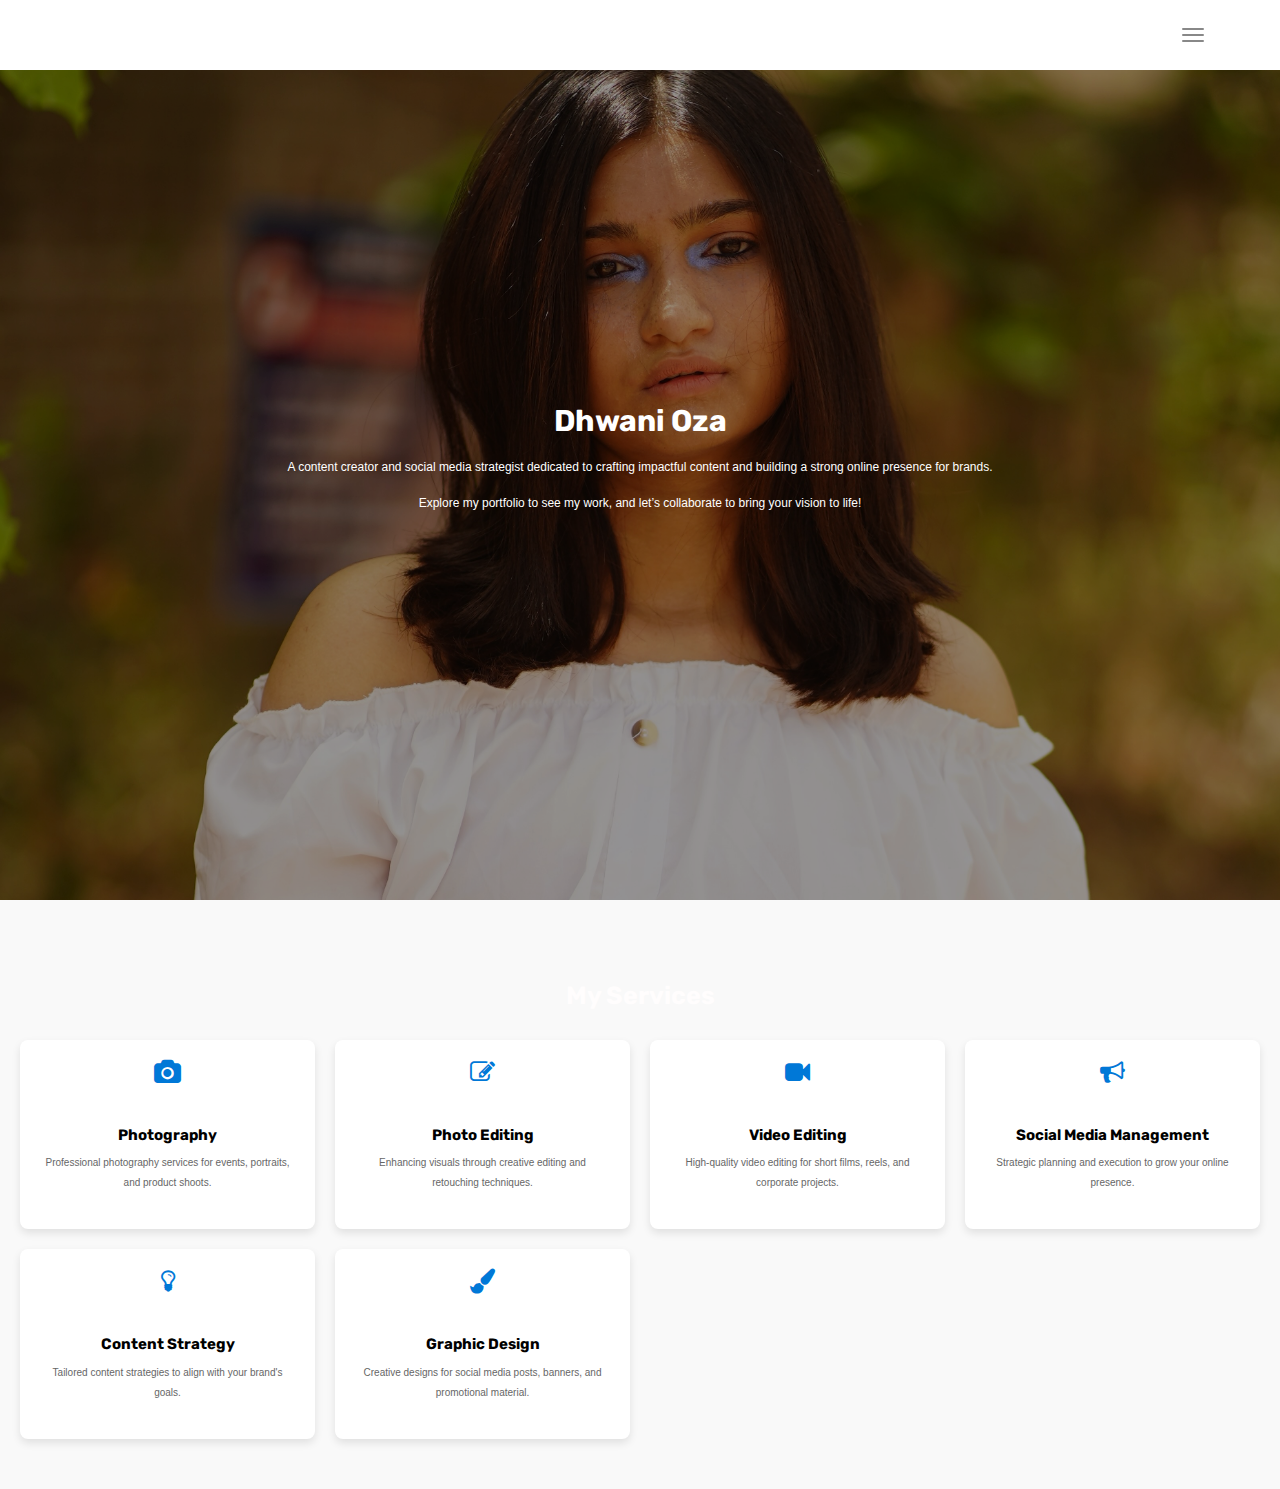
==== index.html @ fc7486e7 "initial commit" ====
<!DOCTYPE html>
<html lang="en">

<head>
  <meta charset="UTF-8">
  <meta content="IE=edge" http-equiv="X-UA-Compatible">
  <meta content="width=device-width,initial-scale=1" name="viewport">
  <meta content="description" name="description">
  <meta name="google" content="notranslate" />
  <meta content="Mashup templates have been developped by Orson.io team" name="author">


  <meta name="msapplication-tap-highlight" content="no">
  
  <link rel="apple-touch-icon" sizes="180x180" href="./assets/apple-icon-180x180.png">
  <link href="./assets/favicon.ico" rel="icon">
  
  <title>Title page</title>  

<link href="./main.3da94fde.css" rel="stylesheet">
<style>
  /* General Styles */
  body {
    margin: 0;
    padding: 0;
    font-family: Arial, sans-serif;
    color: #fffdfd;
  }

  /* Header Section
  header {
    text-align: center;
    padding: 20px;
    background-color: #fff;
    border-bottom: 1px solid #ddd;
  } */

  /* header nav ul {
    list-style: none;
    display: flex;
    justify-content: center;
    gap: 20px;
    margin: 0;
    padding: 0;
  } */

  /* header nav ul li a {
    text-decoration: none;
    color: #333;
    font-weight: bold;
  } */

  /* Hero Section */
  .hero-container {
    display: flex;
    align-items: center;
    justify-content: center;
    text-align: center;
    background: url('./assets/images/Screenshot 2025-01-04 at 6.39.10 PM.png') no-repeat center/cover;
    height: 100vh;
    color: white;
    position: relative;
  }

  .hero-container .overlay-gradient {
    position: absolute;
    top: 0;
    left: 0;
    right: 0;
    bottom: 0;
    background: rgba(0, 0, 0, 0.4);
  }

  .hero-container .text-content {
    z-index: 2;
  }

  .hero-container h1 {
    font-size: 3rem;
    font-weight: bold;
    margin-bottom: 20px;
  }

  .hero-container p {
    font-size: 1.2rem;
    line-height: 1.5;
  }

  /* Services Section */
  .services-container {
    padding: 50px 20px;
    text-align: center;
    background: #f9f9f9;
  }

  .services-container h2 {
    font-size: 2.5rem;
    margin-bottom: 30px;
    color: #fffdfd;
  }

  .services-grid {
    display: grid;
    grid-template-columns: repeat(auto-fit, minmax(250px, 1fr));
    gap: 20px;
    margin-top: 30px;
  }

  .service-item {
    background: #fff;
    padding: 20px;
    border-radius: 8px;
    box-shadow: 0 4px 8px rgba(0,0,0,0.1);
    text-align: center;
  }

  .service-item h3 {
    font-size: 1.5rem;
    margin-bottom: 10px;
  }

  .service-item p {
    font-size: 1rem;
    color: #666;
  }

  .service-item i {
    font-size: 2.5rem;
    margin-bottom: 10px;
    color: #0078d7;
  }

  /* Footer */
  footer {
    text-align: center;
    padding: 20px;
    background-color: #333;
    color: white;
    margin-top: 50px;
  }
</style>
</head>

<body>



<header>
  <nav class="navbar navbar-fixed-top navbar-default">
    <div class="container">
        <button type="button" class="navbar-toggle">
          <span class="sr-only">Toggle navigation</span>
          <span class="icon-bar"></span>
          <span class="icon-bar"></span>
          <span class="icon-bar"></span>
        </button>
        
      <nav class="navbar-fullscreen" id="navbar-middle">
        <button type="button" class="close" aria-label="Close"><span aria-hidden="true">&times;</span></button>
        <ul class="navbar-fullscreen-links">
          <li><a href="./index.html" title="">Home</a></li>
          <li><a href="./project.html" title="">Project</a></li>
          <li><a href="./about.html" title="">About me</a></li>
          <li><a href="./components.html" title="">Connect</a></li>
        </ul>

        


      </nav> 
    
    </div>
  </nav>

</header>
<section class="hero-container">
    <div class="overlay-gradient"></div>
    <div class="text-content">
      <h1 style="color: white;">Dhwani Oza</h1>
      <p>
        A content creator and social media strategist dedicated to crafting impactful content and building a strong online presence for brands.
        <br><br>
        Explore my portfolio to see my work, and let’s collaborate to bring your vision to life!
      </p>
    </div>
  </section>

  <!-- Services Section -->
  <section class="services-container">
    <h2>My Services</h2>
    <div class="services-grid">
      <div class="service-item">
        <i class="fa fa-camera"></i>
        <h3>Photography</h3>
        <p>Professional photography services for events, portraits, and product shoots.</p>
      </div>
      <div class="service-item">
        <i class="fa fa-edit"></i>
        <h3>Photo Editing</h3>
        <p>Enhancing visuals through creative editing and retouching techniques.</p>
      </div>
      <div class="service-item">
        <i class="fa fa-video-camera"></i>
        <h3>Video Editing</h3>
        <p>High-quality video editing for short films, reels, and corporate projects.</p>
      </div>
      <div class="service-item">
        <i class="fa fa-bullhorn"></i>
        <h3>Social Media Management</h3>
        <p>Strategic planning and execution to grow your online presence.</p>
      </div>
      <div class="service-item">
        <i class="fa fa-lightbulb-o"></i>
        <h3>Content Strategy</h3>
        <p>Tailored content strategies to align with your brand's goals.</p>
      </div>
      <div class="service-item">
        <i class="fa fa-paint-brush"></i>
        <h3>Graphic Design</h3>
        <p>Creative designs for social media posts, banners, and promotional material.</p>
      </div>
    </div>
  </section>
  
<!-- <div class="hero-full-container background-image-container white-text-container" style="background-image:url('./assets/images/Screenshot 2025-01-04 at 6.39.10 PM.png'); background-position: top; height: 100vh; display: flex; justify-content: center; align-items: center; text-align: center; color: white; position: top;">
<!-- <div class="hero-full-container background-image-container white-text-container" 
    style="background-image: url('./assets/images/Picture3.png'); background-repeat: no-repeat; background-position: top;">-->


  <!--<div class="overlay-gradient"></div>
  <div class="container">
    <div class="row">
      <div class="col-xs-12 col-md-7 col-md-offset-1"> 
        <div class="hero-full-wrapper">
          <div class="text-content">
            <h1 style="text-align: center;">Dhwani Oza</h1>
            <p>A content creator and social media strategist dedicated to crafting impactful content and building strong online presence for brands.<br><br>

Explore my portfolio to see my work and let’s collaborate to bring your vision to life!</p>
          </div>
        </div>
      </div>
    </div>  
  </div>
</div> -->


    
    
<script>
  document.addEventListener("DOMContentLoaded", function (event) {
    navbarFixedTopAnimation();
    closeMenuBeforeGoingToPage();
  });
</script>




<script>
    document.addEventListener("DOMContentLoaded", function (event) {
      navbarToggleSidebar();
      closeMenuBeforeGoingToPage();
      navActivePage();
    });
</script>
 <script type="text/javascript" src="./main.4c6e144e.js"></script>

</body>

</html>
---- main.3da94fde.css ----
@import url(https://fonts.googleapis.com/css?family=Lato:300,700|Rubik:400,700);@import url(https://maxcdn.bootstrapcdn.com/font-awesome/4.7.0/css/font-awesome.min.css);/*!
 * Bootstrap v3.3.7 (http://getbootstrap.com)
 * Copyright 2011-2016 Twitter, Inc.
 * Licensed under MIT (https://github.com/twbs/bootstrap/blob/master/LICENSE)
 */
/*! normalize.css v3.0.3 | MIT License | github.com/necolas/normalize.css */html{font-family:sans-serif;-ms-text-size-adjust:100%;-webkit-text-size-adjust:100%}body{margin:0}article,aside,details,figcaption,figure,footer,header,hgroup,main,menu,nav,section,summary{display:block}audio,canvas,progress,video{display:inline-block;vertical-align:baseline}audio:not([controls]){display:none;height:0}[hidden],template{display:none}a{background-color:transparent}a:active,a:hover{outline:0}abbr[title]{border-bottom:1px dotted}b,strong{font-weight:700}dfn{font-style:italic}h1{font-size:2em;margin:.67em 0}mark{background:#ff0;color:#000}small{font-size:80%}sub,sup{font-size:75%;line-height:0;position:relative;vertical-align:baseline}sup{top:-.5em}sub{bottom:-.25em}img{border:0}svg:not(:root){overflow:hidden}figure{margin:1em 40px}hr{box-sizing:content-box;height:0}pre{overflow:auto}code,kbd,pre,samp{font-family:monospace,monospace;font-size:1em}button,input,optgroup,select,textarea{color:inherit;font:inherit;margin:0}button{overflow:visible}button,select{text-transform:none}button,html input[type=button],input[type=reset],input[type=submit]{-webkit-appearance:button;cursor:pointer}button[disabled],html input[disabled]{cursor:default}button::-moz-focus-inner,input::-moz-focus-inner{border:0;padding:0}input{line-height:normal}input[type=checkbox],input[type=radio]{box-sizing:border-box;padding:0}input[type=number]::-webkit-inner-spin-button,input[type=number]::-webkit-outer-spin-button{height:auto}input[type=search]{-webkit-appearance:textfield;box-sizing:content-box}input[type=search]::-webkit-search-cancel-button,input[type=search]::-webkit-search-decoration{-webkit-appearance:none}fieldset{border:1px solid silver;margin:0 2px;padding:.35em .625em .75em}textarea{overflow:auto}optgroup{font-weight:700}table{border-collapse:collapse;border-spacing:0}td,th{padding:0}

/*! Source: https://github.com/h5bp/html5-boilerplate/blob/master/src/css/main.css */@media print{*,:after,:before{background:transparent!important;color:#000!important;box-shadow:none!important;text-shadow:none!important}a,a:visited{text-decoration:underline}a[href]:after{content:" (" attr(href) ")"}abbr[title]:after{content:" (" attr(title) ")"}a[href^="#"]:after,a[href^="javascript:"]:after{content:""}blockquote,pre{border:1px solid #999;page-break-inside:avoid}thead{display:table-header-group}img,tr{page-break-inside:avoid}img{max-width:100%!important}h2,h3,p{orphans:3;widows:3}h2,h3{page-break-after:avoid}.navbar{display:none}.btn>.caret,.dropup>.btn>.caret{border-top-color:#000!important}.label{border:1px solid #000}.table{border-collapse:collapse!important}.table td,.table th{background-color:#fff!important}.table-bordered td,.table-bordered th{border:1px solid #ddd!important}}*,:after,:before{-webkit-box-sizing:border-box;-moz-box-sizing:border-box;box-sizing:border-box}html{font-size:10px;-webkit-tap-highlight-color:transparent}body{font-family:Lato,Helvetica,Arial,sans-serif;font-size:16px;line-height:2;color:#333;background-color:#fff}button,input,select,textarea{font-family:inherit;font-size:inherit;line-height:inherit}a{color:#333;text-decoration:none}a:focus,a:hover{color:#0d0d0d;text-decoration:underline}a:focus{outline:5px auto -webkit-focus-ring-color;outline-offset:-2px}figure{margin:0}img{vertical-align:middle}.img-responsive{display:block;max-width:100%;height:auto}.img-rounded{border-radius:0}.img-thumbnail{padding:4px;line-height:2;background-color:#fff;border:1px solid #ddd;border-radius:0;-webkit-transition:all .2s ease-in-out;-o-transition:all .2s ease-in-out;transition:all .2s ease-in-out;display:inline-block;max-width:100%;height:auto}.img-circle{border-radius:50%}hr{margin-top:32px;margin-bottom:32px;border:0;border-top:1px solid #eee}.sr-only{position:absolute;width:1px;height:1px;margin:-1px;padding:0;overflow:hidden;clip:rect(0,0,0,0);border:0}.sr-only-focusable:active,.sr-only-focusable:focus{position:static;width:auto;height:auto;margin:0;overflow:visible;clip:auto}[role=button]{cursor:pointer}.h1,.h2,.h3,.h4,.h5,.h6,h1,h2,h3,h4,h5,h6{font-family:Rubik,Helvetica,Arial,sans-serif;font-weight:700;line-height:1.1;color:#000}.h1 .small,.h1 small,.h2 .small,.h2 small,.h3 .small,.h3 small,.h4 .small,.h4 small,.h5 .small,.h5 small,.h6 .small,.h6 small,h1 .small,h1 small,h2 .small,h2 small,h3 .small,h3 small,h4 .small,h4 small,h5 .small,h5 small,h6 .small,h6 small{font-weight:400;line-height:1;color:#777}.h1,.h2,.h3,h1,h2,h3{margin-top:32px;margin-bottom:16px}.h1 .small,.h1 small,.h2 .small,.h2 small,.h3 .small,.h3 small,h1 .small,h1 small,h2 .small,h2 small,h3 .small,h3 small{font-size:65%}.h4,.h5,.h6,h4,h5,h6{margin-top:16px;margin-bottom:16px}.h4 .small,.h4 small,.h5 .small,.h5 small,.h6 .small,.h6 small,h4 .small,h4 small,h5 .small,h5 small,h6 .small,h6 small{font-size:75%}.h1,h1{font-size:50px}.h2,h2{font-size:37px}.h3,h3{font-size:29px}.h4,h4{font-size:22px}.h5,h5{font-size:16px}.h6,h6{font-size:14px}p{margin:0 0 16px}.lead{margin-bottom:32px;font-size:18px;font-weight:300;line-height:1.4}@media (min-width:768px){.lead{font-size:24px}}.small,small{font-size:87%}.mark,mark{background-color:#fcf8e3;padding:.2em}.text-left{text-align:left}.text-right{text-align:right}.text-center{text-align:center}.text-justify{text-align:justify}.text-nowrap{white-space:nowrap}.text-lowercase{text-transform:lowercase}.initialism,.text-uppercase{text-transform:uppercase}.text-capitalize{text-transform:capitalize}.text-muted{color:#777}.text-primary{color:#333}a.text-primary:focus,a.text-primary:hover{color:#1a1a1a}.text-success{color:#fff}a.text-success:focus,a.text-success:hover{color:#e6e6e6}.text-info{color:#31708f}a.text-info:focus,a.text-info:hover{color:#245269}.text-warning{color:#8a6d3b}a.text-warning:focus,a.text-warning:hover{color:#66512c}.text-danger{color:#fff}a.text-danger:focus,a.text-danger:hover{color:#e6e6e6}.bg-primary{color:#fff;background-color:#333}a.bg-primary:focus,a.bg-primary:hover{background-color:#1a1a1a}.bg-success{background-color:#684ad7}a.bg-success:focus,a.bg-success:hover{background-color:#4b2bc3}.bg-info{background-color:#d9edf7}a.bg-info:focus,a.bg-info:hover{background-color:#afd9ee}.bg-warning{background-color:#fcf8e3}a.bg-warning:focus,a.bg-warning:hover{background-color:#f7ecb5}.bg-danger{background-color:#d9534f}a.bg-danger:focus,a.bg-danger:hover{background-color:#c9302c}.page-header{padding-bottom:15px;margin:64px 0 32px;border-bottom:1px solid #eee}ol,ul{margin-top:0;margin-bottom:16px}ol ol,ol ul,ul ol,ul ul{margin-bottom:0}.list-inline,.list-unstyled{padding-left:0;list-style:none}.list-inline{margin-left:-5px}.list-inline>li{display:inline-block;padding-left:5px;padding-right:5px}dl{margin-top:0;margin-bottom:32px}dd,dt{line-height:2}dt{font-weight:700}dd{margin-left:0}.dl-horizontal dd:after,.dl-horizontal dd:before{content:" ";display:table}.dl-horizontal dd:after{clear:both}@media (min-width:768px){.dl-horizontal dt{float:left;width:160px;clear:left;text-align:right;overflow:hidden;text-overflow:ellipsis;white-space:nowrap}.dl-horizontal dd{margin-left:180px}}abbr[data-original-title],abbr[title]{cursor:help;border-bottom:1px dotted #777}.initialism{font-size:90%}blockquote{padding:16px 32px;margin:0 0 32px;font-size:20px;border-left:5px solid #eee}blockquote ol:last-child,blockquote p:last-child,blockquote ul:last-child{margin-bottom:0}blockquote .small,blockquote footer,blockquote small{display:block;font-size:80%;line-height:2;color:#777}blockquote .small:before,blockquote footer:before,blockquote small:before{content:"\2014   \A0"}.blockquote-reverse,blockquote.pull-right{padding-right:15px;padding-left:0;border-right:5px solid #eee;border-left:0;text-align:right}.blockquote-reverse .small:before,.blockquote-reverse footer:before,.blockquote-reverse small:before,blockquote.pull-right .small:before,blockquote.pull-right footer:before,blockquote.pull-right small:before{content:""}.blockquote-reverse .small:after,.blockquote-reverse footer:after,.blockquote-reverse small:after,blockquote.pull-right .small:after,blockquote.pull-right footer:after,blockquote.pull-right small:after{content:"\A0   \2014"}address{margin-bottom:32px;font-style:normal;line-height:2}code,kbd,pre,samp{font-family:Menlo,Monaco,Consolas,Courier New,monospace}code{color:#c7254e;background-color:#f9f2f4}code,kbd{padding:2px 4px;font-size:90%;border-radius:0}kbd{color:#fff;background-color:#333;box-shadow:inset 0 -1px 0 rgba(0,0,0,.25)}kbd kbd{padding:0;font-size:100%;font-weight:700;box-shadow:none}pre{display:block;padding:15.5px;margin:0 0 16px;font-size:15px;line-height:2;word-break:break-all;word-wrap:break-word;color:#333;background-color:#f5f5f5;border:1px solid #ccc;border-radius:0}pre code{padding:0;font-size:inherit;color:inherit;white-space:pre-wrap;background-color:transparent;border-radius:0}.pre-scrollable{max-height:340px;overflow-y:scroll}.container{margin-right:auto;margin-left:auto;padding-left:15px;padding-right:15px}.container:after,.container:before{content:" ";display:table}.container:after{clear:both}@media (min-width:768px){.container{width:750px}}@media (min-width:992px){.container{width:970px}}@media (min-width:1200px){.container{width:1170px}}.container-fluid{margin-right:auto;margin-left:auto;padding-left:15px;padding-right:15px}.container-fluid:after,.container-fluid:before{content:" ";display:table}.container-fluid:after{clear:both}.row{margin-left:-15px;margin-right:-15px}.row:after,.row:before{content:" ";display:table}.row:after{clear:both}.col-lg-1,.col-lg-2,.col-lg-3,.col-lg-4,.col-lg-5,.col-lg-6,.col-lg-7,.col-lg-8,.col-lg-9,.col-lg-10,.col-lg-11,.col-lg-12,.col-md-1,.col-md-2,.col-md-3,.col-md-4,.col-md-5,.col-md-6,.col-md-7,.col-md-8,.col-md-9,.col-md-10,.col-md-11,.col-md-12,.col-sm-1,.col-sm-2,.col-sm-3,.col-sm-4,.col-sm-5,.col-sm-6,.col-sm-7,.col-sm-8,.col-sm-9,.col-sm-10,.col-sm-11,.col-sm-12,.col-xs-1,.col-xs-2,.col-xs-3,.col-xs-4,.col-xs-5,.col-xs-6,.col-xs-7,.col-xs-8,.col-xs-9,.col-xs-10,.col-xs-11,.col-xs-12{position:relative;min-height:1px;padding-left:15px;padding-right:15px}.col-xs-1,.col-xs-2,.col-xs-3,.col-xs-4,.col-xs-5,.col-xs-6,.col-xs-7,.col-xs-8,.col-xs-9,.col-xs-10,.col-xs-11,.col-xs-12{float:left}.col-xs-1{width:8.33333%}.col-xs-2{width:16.66667%}.col-xs-3{width:25%}.col-xs-4{width:33.33333%}.col-xs-5{width:41.66667%}.col-xs-6{width:50%}.col-xs-7{width:58.33333%}.col-xs-8{width:66.66667%}.col-xs-9{width:75%}.col-xs-10{width:83.33333%}.col-xs-11{width:91.66667%}.col-xs-12{width:100%}.col-xs-pull-0{right:auto}.col-xs-pull-1{right:8.33333%}.col-xs-pull-2{right:16.66667%}.col-xs-pull-3{right:25%}.col-xs-pull-4{right:33.33333%}.col-xs-pull-5{right:41.66667%}.col-xs-pull-6{right:50%}.col-xs-pull-7{right:58.33333%}.col-xs-pull-8{right:66.66667%}.col-xs-pull-9{right:75%}.col-xs-pull-10{right:83.33333%}.col-xs-pull-11{right:91.66667%}.col-xs-pull-12{right:100%}.col-xs-push-0{left:auto}.col-xs-push-1{left:8.33333%}.col-xs-push-2{left:16.66667%}.col-xs-push-3{left:25%}.col-xs-push-4{left:33.33333%}.col-xs-push-5{left:41.66667%}.col-xs-push-6{left:50%}.col-xs-push-7{left:58.33333%}.col-xs-push-8{left:66.66667%}.col-xs-push-9{left:75%}.col-xs-push-10{left:83.33333%}.col-xs-push-11{left:91.66667%}.col-xs-push-12{left:100%}.col-xs-offset-0{margin-left:0}.col-xs-offset-1{margin-left:8.33333%}.col-xs-offset-2{margin-left:16.66667%}.col-xs-offset-3{margin-left:25%}.col-xs-offset-4{margin-left:33.33333%}.col-xs-offset-5{margin-left:41.66667%}.col-xs-offset-6{margin-left:50%}.col-xs-offset-7{margin-left:58.33333%}.col-xs-offset-8{margin-left:66.66667%}.col-xs-offset-9{margin-left:75%}.col-xs-offset-10{margin-left:83.33333%}.col-xs-offset-11{margin-left:91.66667%}.col-xs-offset-12{margin-left:100%}@media (min-width:768px){.col-sm-1,.col-sm-2,.col-sm-3,.col-sm-4,.col-sm-5,.col-sm-6,.col-sm-7,.col-sm-8,.col-sm-9,.col-sm-10,.col-sm-11,.col-sm-12{float:left}.col-sm-1{width:8.33333%}.col-sm-2{width:16.66667%}.col-sm-3{width:25%}.col-sm-4{width:33.33333%}.col-sm-5{width:41.66667%}.col-sm-6{width:50%}.col-sm-7{width:58.33333%}.col-sm-8{width:66.66667%}.col-sm-9{width:75%}.col-sm-10{width:83.33333%}.col-sm-11{width:91.66667%}.col-sm-12{width:100%}.col-sm-pull-0{right:auto}.col-sm-pull-1{right:8.33333%}.col-sm-pull-2{right:16.66667%}.col-sm-pull-3{right:25%}.col-sm-pull-4{right:33.33333%}.col-sm-pull-5{right:41.66667%}.col-sm-pull-6{right:50%}.col-sm-pull-7{right:58.33333%}.col-sm-pull-8{right:66.66667%}.col-sm-pull-9{right:75%}.col-sm-pull-10{right:83.33333%}.col-sm-pull-11{right:91.66667%}.col-sm-pull-12{right:100%}.col-sm-push-0{left:auto}.col-sm-push-1{left:8.33333%}.col-sm-push-2{left:16.66667%}.col-sm-push-3{left:25%}.col-sm-push-4{left:33.33333%}.col-sm-push-5{left:41.66667%}.col-sm-push-6{left:50%}.col-sm-push-7{left:58.33333%}.col-sm-push-8{left:66.66667%}.col-sm-push-9{left:75%}.col-sm-push-10{left:83.33333%}.col-sm-push-11{left:91.66667%}.col-sm-push-12{left:100%}.col-sm-offset-0{margin-left:0}.col-sm-offset-1{margin-left:8.33333%}.col-sm-offset-2{margin-left:16.66667%}.col-sm-offset-3{margin-left:25%}.col-sm-offset-4{margin-left:33.33333%}.col-sm-offset-5{margin-left:41.66667%}.col-sm-offset-6{margin-left:50%}.col-sm-offset-7{margin-left:58.33333%}.col-sm-offset-8{margin-left:66.66667%}.col-sm-offset-9{margin-left:75%}.col-sm-offset-10{margin-left:83.33333%}.col-sm-offset-11{margin-left:91.66667%}.col-sm-offset-12{margin-left:100%}}@media (min-width:992px){.col-md-1,.col-md-2,.col-md-3,.col-md-4,.col-md-5,.col-md-6,.col-md-7,.col-md-8,.col-md-9,.col-md-10,.col-md-11,.col-md-12{float:left}.col-md-1{width:8.33333%}.col-md-2{width:16.66667%}.col-md-3{width:25%}.col-md-4{width:33.33333%}.col-md-5{width:41.66667%}.col-md-6{width:50%}.col-md-7{width:58.33333%}.col-md-8{width:66.66667%}.col-md-9{width:75%}.col-md-10{width:83.33333%}.col-md-11{width:91.66667%}.col-md-12{width:100%}.col-md-pull-0{right:auto}.col-md-pull-1{right:8.33333%}.col-md-pull-2{right:16.66667%}.col-md-pull-3{right:25%}.col-md-pull-4{right:33.33333%}.col-md-pull-5{right:41.66667%}.col-md-pull-6{right:50%}.col-md-pull-7{right:58.33333%}.col-md-pull-8{right:66.66667%}.col-md-pull-9{right:75%}.col-md-pull-10{right:83.33333%}.col-md-pull-11{right:91.66667%}.col-md-pull-12{right:100%}.col-md-push-0{left:auto}.col-md-push-1{left:8.33333%}.col-md-push-2{left:16.66667%}.col-md-push-3{left:25%}.col-md-push-4{left:33.33333%}.col-md-push-5{left:41.66667%}.col-md-push-6{left:50%}.col-md-push-7{left:58.33333%}.col-md-push-8{left:66.66667%}.col-md-push-9{left:75%}.col-md-push-10{left:83.33333%}.col-md-push-11{left:91.66667%}.col-md-push-12{left:100%}.col-md-offset-0{margin-left:0}.col-md-offset-1{margin-left:8.33333%}.col-md-offset-2{margin-left:16.66667%}.col-md-offset-3{margin-left:25%}.col-md-offset-4{margin-left:33.33333%}.col-md-offset-5{margin-left:41.66667%}.col-md-offset-6{margin-left:50%}.col-md-offset-7{margin-left:58.33333%}.col-md-offset-8{margin-left:66.66667%}.col-md-offset-9{margin-left:75%}.col-md-offset-10{margin-left:83.33333%}.col-md-offset-11{margin-left:91.66667%}.col-md-offset-12{margin-left:100%}}@media (min-width:1200px){.col-lg-1,.col-lg-2,.col-lg-3,.col-lg-4,.col-lg-5,.col-lg-6,.col-lg-7,.col-lg-8,.col-lg-9,.col-lg-10,.col-lg-11,.col-lg-12{float:left}.col-lg-1{width:8.33333%}.col-lg-2{width:16.66667%}.col-lg-3{width:25%}.col-lg-4{width:33.33333%}.col-lg-5{width:41.66667%}.col-lg-6{width:50%}.col-lg-7{width:58.33333%}.col-lg-8{width:66.66667%}.col-lg-9{width:75%}.col-lg-10{width:83.33333%}.col-lg-11{width:91.66667%}.col-lg-12{width:100%}.col-lg-pull-0{right:auto}.col-lg-pull-1{right:8.33333%}.col-lg-pull-2{right:16.66667%}.col-lg-pull-3{right:25%}.col-lg-pull-4{right:33.33333%}.col-lg-pull-5{right:41.66667%}.col-lg-pull-6{right:50%}.col-lg-pull-7{right:58.33333%}.col-lg-pull-8{right:66.66667%}.col-lg-pull-9{right:75%}.col-lg-pull-10{right:83.33333%}.col-lg-pull-11{right:91.66667%}.col-lg-pull-12{right:100%}.col-lg-push-0{left:auto}.col-lg-push-1{left:8.33333%}.col-lg-push-2{left:16.66667%}.col-lg-push-3{left:25%}.col-lg-push-4{left:33.33333%}.col-lg-push-5{left:41.66667%}.col-lg-push-6{left:50%}.col-lg-push-7{left:58.33333%}.col-lg-push-8{left:66.66667%}.col-lg-push-9{left:75%}.col-lg-push-10{left:83.33333%}.col-lg-push-11{left:91.66667%}.col-lg-push-12{left:100%}.col-lg-offset-0{margin-left:0}.col-lg-offset-1{margin-left:8.33333%}.col-lg-offset-2{margin-left:16.66667%}.col-lg-offset-3{margin-left:25%}.col-lg-offset-4{margin-left:33.33333%}.col-lg-offset-5{margin-left:41.66667%}.col-lg-offset-6{margin-left:50%}.col-lg-offset-7{margin-left:58.33333%}.col-lg-offset-8{margin-left:66.66667%}.col-lg-offset-9{margin-left:75%}.col-lg-offset-10{margin-left:83.33333%}.col-lg-offset-11{margin-left:91.66667%}.col-lg-offset-12{margin-left:100%}}table{background-color:transparent}caption{padding-top:8px;padding-bottom:8px;color:#777}caption,th{text-align:left}.table{width:100%;max-width:100%;margin-bottom:32px}.table>tbody>tr>td,.table>tbody>tr>th,.table>tfoot>tr>td,.table>tfoot>tr>th,.table>thead>tr>td,.table>thead>tr>th{padding:8px;line-height:2;vertical-align:top;border-top:1px solid #ddd}.table>thead>tr>th{vertical-align:bottom;border-bottom:2px solid #ddd}.table>caption+thead>tr:first-child>td,.table>caption+thead>tr:first-child>th,.table>colgroup+thead>tr:first-child>td,.table>colgroup+thead>tr:first-child>th,.table>thead:first-child>tr:first-child>td,.table>thead:first-child>tr:first-child>th{border-top:0}.table>tbody+tbody{border-top:2px solid #ddd}.table .table{background-color:#fff}.table-condensed>tbody>tr>td,.table-condensed>tbody>tr>th,.table-condensed>tfoot>tr>td,.table-condensed>tfoot>tr>th,.table-condensed>thead>tr>td,.table-condensed>thead>tr>th{padding:5px}.table-bordered,.table-bordered>tbody>tr>td,.table-bordered>tbody>tr>th,.table-bordered>tfoot>tr>td,.table-bordered>tfoot>tr>th,.table-bordered>thead>tr>td,.table-bordered>thead>tr>th{border:1px solid #ddd}.table-bordered>thead>tr>td,.table-bordered>thead>tr>th{border-bottom-width:2px}.table-striped>tbody>tr:nth-of-type(odd){background-color:#f9f9f9}.table-hover>tbody>tr:hover{background-color:#f5f5f5}table col[class*=col-]{position:static;float:none;display:table-column}table td[class*=col-],table th[class*=col-]{position:static;float:none;display:table-cell}.table>tbody>tr.active>td,.table>tbody>tr.active>th,.table>tbody>tr>td.active,.table>tbody>tr>th.active,.table>tfoot>tr.active>td,.table>tfoot>tr.active>th,.table>tfoot>tr>td.active,.table>tfoot>tr>th.active,.table>thead>tr.active>td,.table>thead>tr.active>th,.table>thead>tr>td.active,.table>thead>tr>th.active{background-color:#f5f5f5}.table-hover>tbody>tr.active:hover>td,.table-hover>tbody>tr.active:hover>th,.table-hover>tbody>tr:hover>.active,.table-hover>tbody>tr>td.active:hover,.table-hover>tbody>tr>th.active:hover{background-color:#e8e8e8}.table>tbody>tr.success>td,.table>tbody>tr.success>th,.table>tbody>tr>td.success,.table>tbody>tr>th.success,.table>tfoot>tr.success>td,.table>tfoot>tr.success>th,.table>tfoot>tr>td.success,.table>tfoot>tr>th.success,.table>thead>tr.success>td,.table>thead>tr.success>th,.table>thead>tr>td.success,.table>thead>tr>th.success{background-color:#684ad7}.table-hover>tbody>tr.success:hover>td,.table-hover>tbody>tr.success:hover>th,.table-hover>tbody>tr:hover>.success,.table-hover>tbody>tr>td.success:hover,.table-hover>tbody>tr>th.success:hover{background-color:#5735d2}.table>tbody>tr.info>td,.table>tbody>tr.info>th,.table>tbody>tr>td.info,.table>tbody>tr>th.info,.table>tfoot>tr.info>td,.table>tfoot>tr.info>th,.table>tfoot>tr>td.info,.table>tfoot>tr>th.info,.table>thead>tr.info>td,.table>thead>tr.info>th,.table>thead>tr>td.info,.table>thead>tr>th.info{background-color:#d9edf7}.table-hover>tbody>tr.info:hover>td,.table-hover>tbody>tr.info:hover>th,.table-hover>tbody>tr:hover>.info,.table-hover>tbody>tr>td.info:hover,.table-hover>tbody>tr>th.info:hover{background-color:#c4e3f3}.table>tbody>tr.warning>td,.table>tbody>tr.warning>th,.table>tbody>tr>td.warning,.table>tbody>tr>th.warning,.table>tfoot>tr.warning>td,.table>tfoot>tr.warning>th,.table>tfoot>tr>td.warning,.table>tfoot>tr>th.warning,.table>thead>tr.warning>td,.table>thead>tr.warning>th,.table>thead>tr>td.warning,.table>thead>tr>th.warning{background-color:#fcf8e3}.table-hover>tbody>tr.warning:hover>td,.table-hover>tbody>tr.warning:hover>th,.table-hover>tbody>tr:hover>.warning,.table-hover>tbody>tr>td.warning:hover,.table-hover>tbody>tr>th.warning:hover{background-color:#faf2cc}.table>tbody>tr.danger>td,.table>tbody>tr.danger>th,.table>tbody>tr>td.danger,.table>tbody>tr>th.danger,.table>tfoot>tr.danger>td,.table>tfoot>tr.danger>th,.table>tfoot>tr>td.danger,.table>tfoot>tr>th.danger,.table>thead>tr.danger>td,.table>thead>tr.danger>th,.table>thead>tr>td.danger,.table>thead>tr>th.danger{background-color:#d9534f}.table-hover>tbody>tr.danger:hover>td,.table-hover>tbody>tr.danger:hover>th,.table-hover>tbody>tr:hover>.danger,.table-hover>tbody>tr>td.danger:hover,.table-hover>tbody>tr>th.danger:hover{background-color:#d43f3a}.table-responsive{overflow-x:auto;min-height:.01%}@media screen and (max-width:767px){.table-responsive{width:100%;margin-bottom:24px;overflow-y:hidden;-ms-overflow-style:-ms-autohiding-scrollbar;border:1px solid #ddd}.table-responsive>.table{margin-bottom:0}.table-responsive>.table>tbody>tr>td,.table-responsive>.table>tbody>tr>th,.table-responsive>.table>tfoot>tr>td,.table-responsive>.table>tfoot>tr>th,.table-responsive>.table>thead>tr>td,.table-responsive>.table>thead>tr>th{white-space:nowrap}.table-responsive>.table-bordered{border:0}.table-responsive>.table-bordered>tbody>tr>td:first-child,.table-responsive>.table-bordered>tbody>tr>th:first-child,.table-responsive>.table-bordered>tfoot>tr>td:first-child,.table-responsive>.table-bordered>tfoot>tr>th:first-child,.table-responsive>.table-bordered>thead>tr>td:first-child,.table-responsive>.table-bordered>thead>tr>th:first-child{border-left:0}.table-responsive>.table-bordered>tbody>tr>td:last-child,.table-responsive>.table-bordered>tbody>tr>th:last-child,.table-responsive>.table-bordered>tfoot>tr>td:last-child,.table-responsive>.table-bordered>tfoot>tr>th:last-child,.table-responsive>.table-bordered>thead>tr>td:last-child,.table-responsive>.table-bordered>thead>tr>th:last-child{border-right:0}.table-responsive>.table-bordered>tbody>tr:last-child>td,.table-responsive>.table-bordered>tbody>tr:last-child>th,.table-responsive>.table-bordered>tfoot>tr:last-child>td,.table-responsive>.table-bordered>tfoot>tr:last-child>th{border-bottom:0}}fieldset{margin:0;min-width:0}fieldset,legend{padding:0;border:0}legend{display:block;width:100%;margin-bottom:32px;font-size:24px;line-height:inherit;color:#333;border-bottom:1px solid #e5e5e5}label{display:inline-block;max-width:100%;margin-bottom:5px;font-weight:700}input[type=search]{-webkit-box-sizing:border-box;-moz-box-sizing:border-box;box-sizing:border-box}input[type=checkbox],input[type=radio]{margin:4px 0 0;margin-top:1px\9;line-height:normal}input[type=file]{display:block}input[type=range]{display:block;width:100%}select[multiple],select[size]{height:auto}input[type=checkbox]:focus,input[type=file]:focus,input[type=radio]:focus{outline:5px auto -webkit-focus-ring-color;outline-offset:-2px}output{padding-top:7px}.form-control,output{display:block;font-size:16px;line-height:2;color:#555}.form-control{width:100%;height:46px;padding:6px 12px;background-color:#fff;background-image:none;border:1px solid #000;border-radius:0;-webkit-box-shadow:inset 0 1px 1px rgba(0,0,0,.075);box-shadow:inset 0 1px 1px rgba(0,0,0,.075);-webkit-transition:border-color .15s ease-in-out,box-shadow .15s ease-in-out;-o-transition:border-color ease-in-out .15s,box-shadow ease-in-out .15s;transition:border-color .15s ease-in-out,box-shadow .15s ease-in-out}.form-control:focus{border-color:#66afe9;outline:0;-webkit-box-shadow:inset 0 1px 1px rgba(0,0,0,.075),0 0 8px rgba(102,175,233,.6);box-shadow:inset 0 1px 1px rgba(0,0,0,.075),0 0 8px rgba(102,175,233,.6)}.form-control::-moz-placeholder{color:#999;opacity:1}.form-control:-ms-input-placeholder{color:#999}.form-control::-webkit-input-placeholder{color:#999}.form-control::-ms-expand{border:0;background-color:transparent}.form-control[disabled],.form-control[readonly],fieldset[disabled] .form-control{background-color:#eee;opacity:1}.form-control[disabled],fieldset[disabled] .form-control{cursor:not-allowed}textarea.form-control{height:auto}input[type=search]{-webkit-appearance:none}@media screen and (-webkit-min-device-pixel-ratio:0){input[type=date].form-control,input[type=datetime-local].form-control,input[type=month].form-control,input[type=time].form-control{line-height:46px}.input-group-sm>.input-group-btn>input[type=date].btn,.input-group-sm>.input-group-btn>input[type=datetime-local].btn,.input-group-sm>.input-group-btn>input[type=month].btn,.input-group-sm>.input-group-btn>input[type=time].btn,.input-group-sm>input[type=date].form-control,.input-group-sm>input[type=date].input-group-addon,.input-group-sm>input[type=datetime-local].form-control,.input-group-sm>input[type=datetime-local].input-group-addon,.input-group-sm>input[type=month].form-control,.input-group-sm>input[type=month].input-group-addon,.input-group-sm>input[type=time].form-control,.input-group-sm>input[type=time].input-group-addon,.input-group-sm input[type=date],.input-group-sm input[type=datetime-local],.input-group-sm input[type=month],.input-group-sm input[type=time],input[type=date].input-sm,input[type=datetime-local].input-sm,input[type=month].input-sm,input[type=time].input-sm{line-height:33px}.input-group-lg>.input-group-btn>input[type=date].btn,.input-group-lg>.input-group-btn>input[type=datetime-local].btn,.input-group-lg>.input-group-btn>input[type=month].btn,.input-group-lg>.input-group-btn>input[type=time].btn,.input-group-lg>input[type=date].form-control,.input-group-lg>input[type=date].input-group-addon,.input-group-lg>input[type=datetime-local].form-control,.input-group-lg>input[type=datetime-local].input-group-addon,.input-group-lg>input[type=month].form-control,.input-group-lg>input[type=month].input-group-addon,.input-group-lg>input[type=time].form-control,.input-group-lg>input[type=time].input-group-addon,.input-group-lg input[type=date],.input-group-lg input[type=datetime-local],.input-group-lg input[type=month],.input-group-lg input[type=time],input[type=date].input-lg,input[type=datetime-local].input-lg,input[type=month].input-lg,input[type=time].input-lg{line-height:49px}}.form-group{margin-bottom:15px}.checkbox,.radio{position:relative;display:block;margin-top:10px;margin-bottom:10px}.checkbox label,.radio label{min-height:32px;padding-left:20px;margin-bottom:0;font-weight:400;cursor:pointer}.checkbox-inline input[type=checkbox],.checkbox input[type=checkbox],.radio-inline input[type=radio],.radio input[type=radio]{position:absolute;margin-left:-20px;margin-top:4px\9}.checkbox+.checkbox,.radio+.radio{margin-top:-5px}.checkbox-inline,.radio-inline{position:relative;display:inline-block;padding-left:20px;margin-bottom:0;vertical-align:middle;font-weight:400;cursor:pointer}.checkbox-inline+.checkbox-inline,.radio-inline+.radio-inline{margin-top:0;margin-left:10px}.checkbox-inline.disabled,.checkbox.disabled label,.radio-inline.disabled,.radio.disabled label,fieldset[disabled] .checkbox-inline,fieldset[disabled] .checkbox label,fieldset[disabled] .radio-inline,fieldset[disabled] .radio label,fieldset[disabled] input[type=checkbox],fieldset[disabled] input[type=radio],input[type=checkbox].disabled,input[type=checkbox][disabled],input[type=radio].disabled,input[type=radio][disabled]{cursor:not-allowed}.form-control-static{padding-top:7px;padding-bottom:7px;margin-bottom:0;min-height:48px}.form-control-static.input-lg,.form-control-static.input-sm,.input-group-lg>.form-control-static.form-control,.input-group-lg>.form-control-static.input-group-addon,.input-group-lg>.input-group-btn>.form-control-static.btn,.input-group-sm>.form-control-static.form-control,.input-group-sm>.form-control-static.input-group-addon,.input-group-sm>.input-group-btn>.form-control-static.btn{padding-left:0;padding-right:0}.input-group-sm>.form-control,.input-group-sm>.input-group-addon,.input-group-sm>.input-group-btn>.btn,.input-sm{height:33px;padding:5px 10px;font-size:14px;line-height:1.5;border-radius:0}.input-group-sm>.input-group-btn>select.btn,.input-group-sm>select.form-control,.input-group-sm>select.input-group-addon,select.input-sm{height:33px;line-height:33px}.input-group-sm>.input-group-btn>select[multiple].btn,.input-group-sm>.input-group-btn>textarea.btn,.input-group-sm>select[multiple].form-control,.input-group-sm>select[multiple].input-group-addon,.input-group-sm>textarea.form-control,.input-group-sm>textarea.input-group-addon,select[multiple].input-sm,textarea.input-sm{height:auto}.form-group-sm .form-control{height:33px;padding:5px 10px;font-size:14px;line-height:1.5;border-radius:0}.form-group-sm select.form-control{height:33px;line-height:33px}.form-group-sm select[multiple].form-control,.form-group-sm textarea.form-control{height:auto}.form-group-sm .form-control-static{height:33px;min-height:46px;padding:6px 10px;font-size:14px;line-height:1.5}.input-group-lg>.form-control,.input-group-lg>.input-group-addon,.input-group-lg>.input-group-btn>.btn,.input-lg{height:49px;padding:10px 16px;font-size:20px;line-height:1.33333;border-radius:0}.input-group-lg>.input-group-btn>select.btn,.input-group-lg>select.form-control,.input-group-lg>select.input-group-addon,select.input-lg{height:49px;line-height:49px}.input-group-lg>.input-group-btn>select[multiple].btn,.input-group-lg>.input-group-btn>textarea.btn,.input-group-lg>select[multiple].form-control,.input-group-lg>select[multiple].input-group-addon,.input-group-lg>textarea.form-control,.input-group-lg>textarea.input-group-addon,select[multiple].input-lg,textarea.input-lg{height:auto}.form-group-lg .form-control{height:49px;padding:10px 16px;font-size:20px;line-height:1.33333;border-radius:0}.form-group-lg select.form-control{height:49px;line-height:49px}.form-group-lg select[multiple].form-control,.form-group-lg textarea.form-control{height:auto}.form-group-lg .form-control-static{height:49px;min-height:52px;padding:11px 16px;font-size:20px;line-height:1.33333}.has-feedback{position:relative}.has-feedback .form-control{padding-right:57.5px}.form-control-feedback{position:absolute;top:0;right:0;z-index:2;display:block;width:46px;height:46px;line-height:46px;text-align:center;pointer-events:none}.form-group-lg .form-control+.form-control-feedback,.input-group-lg+.form-control-feedback,.input-group-lg>.form-control+.form-control-feedback,.input-group-lg>.input-group-addon+.form-control-feedback,.input-group-lg>.input-group-btn>.btn+.form-control-feedback,.input-lg+.form-control-feedback{width:49px;height:49px;line-height:49px}.form-group-sm .form-control+.form-control-feedback,.input-group-sm+.form-control-feedback,.input-group-sm>.form-control+.form-control-feedback,.input-group-sm>.input-group-addon+.form-control-feedback,.input-group-sm>.input-group-btn>.btn+.form-control-feedback,.input-sm+.form-control-feedback{width:33px;height:33px;line-height:33px}.has-success .checkbox,.has-success .checkbox-inline,.has-success.checkbox-inline label,.has-success.checkbox label,.has-success .control-label,.has-success .help-block,.has-success .radio,.has-success .radio-inline,.has-success.radio-inline label,.has-success.radio label{color:#fff}.has-success .form-control{border-color:#fff;-webkit-box-shadow:inset 0 1px 1px rgba(0,0,0,.075);box-shadow:inset 0 1px 1px rgba(0,0,0,.075)}.has-success .form-control:focus{border-color:#e6e6e6;-webkit-box-shadow:inset 0 1px 1px rgba(0,0,0,.075),0 0 6px #fff;box-shadow:inset 0 1px 1px rgba(0,0,0,.075),0 0 6px #fff}.has-success .input-group-addon{color:#fff;border-color:#fff;background-color:#684ad7}.has-success .form-control-feedback{color:#fff}.has-warning .checkbox,.has-warning .checkbox-inline,.has-warning.checkbox-inline label,.has-warning.checkbox label,.has-warning .control-label,.has-warning .help-block,.has-warning .radio,.has-warning .radio-inline,.has-warning.radio-inline label,.has-warning.radio label{color:#8a6d3b}.has-warning .form-control{border-color:#8a6d3b;-webkit-box-shadow:inset 0 1px 1px rgba(0,0,0,.075);box-shadow:inset 0 1px 1px rgba(0,0,0,.075)}.has-warning .form-control:focus{border-color:#66512c;-webkit-box-shadow:inset 0 1px 1px rgba(0,0,0,.075),0 0 6px #c0a16b;box-shadow:inset 0 1px 1px rgba(0,0,0,.075),0 0 6px #c0a16b}.has-warning .input-group-addon{color:#8a6d3b;border-color:#8a6d3b;background-color:#fcf8e3}.has-warning .form-control-feedback{color:#8a6d3b}.has-error .checkbox,.has-error .checkbox-inline,.has-error.checkbox-inline label,.has-error.checkbox label,.has-error .control-label,.has-error .help-block,.has-error .radio,.has-error .radio-inline,.has-error.radio-inline label,.has-error.radio label{color:#fff}.has-error .form-control{border-color:#fff;-webkit-box-shadow:inset 0 1px 1px rgba(0,0,0,.075);box-shadow:inset 0 1px 1px rgba(0,0,0,.075)}.has-error .form-control:focus{border-color:#e6e6e6;-webkit-box-shadow:inset 0 1px 1px rgba(0,0,0,.075),0 0 6px #fff;box-shadow:inset 0 1px 1px rgba(0,0,0,.075),0 0 6px #fff}.has-error .input-group-addon{color:#fff;border-color:#fff;background-color:#d9534f}.has-error .form-control-feedback{color:#fff}.has-feedback label~.form-control-feedback{top:37px}.has-feedback label.sr-only~.form-control-feedback{top:0}.help-block{display:block;margin-top:5px;margin-bottom:10px;color:#737373}@media (min-width:768px){.form-inline .form-group{display:inline-block;margin-bottom:0;vertical-align:middle}.form-inline .form-control{display:inline-block;width:auto;vertical-align:middle}.form-inline .form-control-static{display:inline-block}.form-inline .input-group{display:inline-table;vertical-align:middle}.form-inline .input-group .form-control,.form-inline .input-group .input-group-addon,.form-inline .input-group .input-group-btn{width:auto}.form-inline .input-group>.form-control{width:100%}.form-inline .control-label{margin-bottom:0;vertical-align:middle}.form-inline .checkbox,.form-inline .radio{display:inline-block;margin-top:0;margin-bottom:0;vertical-align:middle}.form-inline .checkbox label,.form-inline .radio label{padding-left:0}.form-inline .checkbox input[type=checkbox],.form-inline .radio input[type=radio]{position:relative;margin-left:0}.form-inline .has-feedback .form-control-feedback{top:0}}.form-horizontal .checkbox,.form-horizontal .checkbox-inline,.form-horizontal .radio,.form-horizontal .radio-inline{margin-top:0;margin-bottom:0;padding-top:7px}.form-horizontal .checkbox,.form-horizontal .radio{min-height:39px}.form-horizontal .form-group{margin-left:-15px;margin-right:-15px}.form-horizontal .form-group:after,.form-horizontal .form-group:before{content:" ";display:table}.form-horizontal .form-group:after{clear:both}@media (min-width:768px){.form-horizontal .control-label{text-align:right;margin-bottom:0;padding-top:7px}}.form-horizontal .has-feedback .form-control-feedback{right:15px}@media (min-width:768px){.form-horizontal .form-group-lg .control-label{padding-top:11px;font-size:20px}}@media (min-width:768px){.form-horizontal .form-group-sm .control-label{padding-top:6px;font-size:14px}}.btn{display:inline-block;margin-bottom:0;font-weight:400;text-align:center;vertical-align:middle;touch-action:manipulation;cursor:pointer;background-image:none;border:1px solid transparent;white-space:nowrap;padding:6px 12px;font-size:16px;line-height:2;border-radius:0;-webkit-user-select:none;-moz-user-select:none;-ms-user-select:none;user-select:none}.btn.active.focus,.btn.active:focus,.btn.focus,.btn:active.focus,.btn:active:focus,.btn:focus{outline:5px auto -webkit-focus-ring-color;outline-offset:-2px}.btn.focus,.btn:focus,.btn:hover{color:#555;text-decoration:none}.btn.active,.btn:active{outline:0;background-image:none;-webkit-box-shadow:inset 0 3px 5px rgba(0,0,0,.125);box-shadow:inset 0 3px 5px rgba(0,0,0,.125)}.btn.disabled,.btn[disabled],fieldset[disabled] .btn{cursor:not-allowed;opacity:.65;filter:alpha(opacity=65);-webkit-box-shadow:none;box-shadow:none}a.btn.disabled,fieldset[disabled] a.btn{pointer-events:none}.btn-default{color:#555;background-color:transparent;border-color:#555}.btn-default.focus,.btn-default:focus{color:#555;background-color:transparent;border-color:#161616}.btn-default.active,.btn-default:active,.btn-default:hover,.open>.btn-default.dropdown-toggle{color:#555;background-color:transparent;border-color:#373737}.btn-default.active.focus,.btn-default.active:focus,.btn-default.active:hover,.btn-default:active.focus,.btn-default:active:focus,.btn-default:active:hover,.open>.btn-default.dropdown-toggle.focus,.open>.btn-default.dropdown-toggle:focus,.open>.btn-default.dropdown-toggle:hover{color:#555;background-color:transparent;border-color:#161616}.btn-default.active,.btn-default:active,.open>.btn-default.dropdown-toggle{background-image:none}.btn-default.disabled.focus,.btn-default.disabled:focus,.btn-default.disabled:hover,.btn-default[disabled].focus,.btn-default[disabled]:focus,.btn-default[disabled]:hover,fieldset[disabled] .btn-default.focus,fieldset[disabled] .btn-default:focus,fieldset[disabled] .btn-default:hover{background-color:transparent;border-color:#555}.btn-default .badge{color:transparent;background-color:#555}.btn-primary{color:#333;background-color:transparent;border-color:#333}.btn-primary.focus,.btn-primary:focus{color:#333;background-color:transparent;border-color:#000}.btn-primary.active,.btn-primary:active,.btn-primary:hover,.open>.btn-primary.dropdown-toggle{color:#333;background-color:transparent;border-color:#141414}.btn-primary.active.focus,.btn-primary.active:focus,.btn-primary.active:hover,.btn-primary:active.focus,.btn-primary:active:focus,.btn-primary:active:hover,.open>.btn-primary.dropdown-toggle.focus,.open>.btn-primary.dropdown-toggle:focus,.open>.btn-primary.dropdown-toggle:hover{color:#333;background-color:transparent;border-color:#000}.btn-primary.active,.btn-primary:active,.open>.btn-primary.dropdown-toggle{background-image:none}.btn-primary.disabled.focus,.btn-primary.disabled:focus,.btn-primary.disabled:hover,.btn-primary[disabled].focus,.btn-primary[disabled]:focus,.btn-primary[disabled]:hover,fieldset[disabled] .btn-primary.focus,fieldset[disabled] .btn-primary:focus,fieldset[disabled] .btn-primary:hover{background-color:transparent;border-color:#333}.btn-primary .badge{color:transparent;background-color:#333}.btn-success{color:#5cb85c;background-color:transparent;border-color:#5cb85c}.btn-success.focus,.btn-success:focus{color:#5cb85c;background-color:transparent;border-color:#2d672d}.btn-success.active,.btn-success:active,.btn-success:hover,.open>.btn-success.dropdown-toggle{color:#5cb85c;background-color:transparent;border-color:#419641}.btn-success.active.focus,.btn-success.active:focus,.btn-success.active:hover,.btn-success:active.focus,.btn-success:active:focus,.btn-success:active:hover,.open>.btn-success.dropdown-toggle.focus,.open>.btn-success.dropdown-toggle:focus,.open>.btn-success.dropdown-toggle:hover{color:#5cb85c;background-color:transparent;border-color:#2d672d}.btn-success.active,.btn-success:active,.open>.btn-success.dropdown-toggle{background-image:none}.btn-success.disabled.focus,.btn-success.disabled:focus,.btn-success.disabled:hover,.btn-success[disabled].focus,.btn-success[disabled]:focus,.btn-success[disabled]:hover,fieldset[disabled] .btn-success.focus,fieldset[disabled] .btn-success:focus,fieldset[disabled] .btn-success:hover{background-color:transparent;border-color:#5cb85c}.btn-success .badge{color:transparent;background-color:#5cb85c}.btn-info{border-color:#684ad7}.btn-info,.btn-info.focus,.btn-info:focus{color:#684ad7;background-color:transparent}.btn-info.focus,.btn-info:focus{border-color:#331d84}.btn-info.active,.btn-info:active,.btn-info:hover,.open>.btn-info.dropdown-toggle{color:#684ad7;background-color:transparent;border-color:#4829bb}.btn-info.active.focus,.btn-info.active:focus,.btn-info.active:hover,.btn-info:active.focus,.btn-info:active:focus,.btn-info:active:hover,.open>.btn-info.dropdown-toggle.focus,.open>.btn-info.dropdown-toggle:focus,.open>.btn-info.dropdown-toggle:hover{color:#684ad7;background-color:transparent;border-color:#331d84}.btn-info.active,.btn-info:active,.open>.btn-info.dropdown-toggle{background-image:none}.btn-info.disabled.focus,.btn-info.disabled:focus,.btn-info.disabled:hover,.btn-info[disabled].focus,.btn-info[disabled]:focus,.btn-info[disabled]:hover,fieldset[disabled] .btn-info.focus,fieldset[disabled] .btn-info:focus,fieldset[disabled] .btn-info:hover{background-color:transparent;border-color:#684ad7}.btn-info .badge{color:transparent;background-color:#684ad7}.btn-warning{color:#f0ad4e;background-color:transparent;border-color:#f0ad4e}.btn-warning.focus,.btn-warning:focus{color:#f0ad4e;background-color:transparent;border-color:#b06d0f}.btn-warning.active,.btn-warning:active,.btn-warning:hover,.open>.btn-warning.dropdown-toggle{color:#f0ad4e;background-color:transparent;border-color:#eb9316}.btn-warning.active.focus,.btn-warning.active:focus,.btn-warning.active:hover,.btn-warning:active.focus,.btn-warning:active:focus,.btn-warning:active:hover,.open>.btn-warning.dropdown-toggle.focus,.open>.btn-warning.dropdown-toggle:focus,.open>.btn-warning.dropdown-toggle:hover{color:#f0ad4e;background-color:transparent;border-color:#b06d0f}.btn-warning.active,.btn-warning:active,.open>.btn-warning.dropdown-toggle{background-image:none}.btn-warning.disabled.focus,.btn-warning.disabled:focus,.btn-warning.disabled:hover,.btn-warning[disabled].focus,.btn-warning[disabled]:focus,.btn-warning[disabled]:hover,fieldset[disabled] .btn-warning.focus,fieldset[disabled] .btn-warning:focus,fieldset[disabled] .btn-warning:hover{background-color:transparent;border-color:#f0ad4e}.btn-warning .badge{color:transparent;background-color:#f0ad4e}.btn-danger{color:#d9534f;background-color:transparent;border-color:#d9534f}.btn-danger.focus,.btn-danger:focus{color:#d9534f;background-color:transparent;border-color:#8b211e}.btn-danger.active,.btn-danger:active,.btn-danger:hover,.open>.btn-danger.dropdown-toggle{color:#d9534f;background-color:transparent;border-color:#c12e2a}.btn-danger.active.focus,.btn-danger.active:focus,.btn-danger.active:hover,.btn-danger:active.focus,.btn-danger:active:focus,.btn-danger:active:hover,.open>.btn-danger.dropdown-toggle.focus,.open>.btn-danger.dropdown-toggle:focus,.open>.btn-danger.dropdown-toggle:hover{color:#d9534f;background-color:transparent;border-color:#8b211e}.btn-danger.active,.btn-danger:active,.open>.btn-danger.dropdown-toggle{background-image:none}.btn-danger.disabled.focus,.btn-danger.disabled:focus,.btn-danger.disabled:hover,.btn-danger[disabled].focus,.btn-danger[disabled]:focus,.btn-danger[disabled]:hover,fieldset[disabled] .btn-danger.focus,fieldset[disabled] .btn-danger:focus,fieldset[disabled] .btn-danger:hover{background-color:transparent;border-color:#d9534f}.btn-danger .badge{color:transparent;background-color:#d9534f}.btn-link{color:#333;font-weight:400;border-radius:0}.btn-link,.btn-link.active,.btn-link:active,.btn-link[disabled],fieldset[disabled] .btn-link{background-color:transparent;-webkit-box-shadow:none;box-shadow:none}.btn-link,.btn-link:active,.btn-link:focus,.btn-link:hover{border-color:transparent}.btn-link:focus,.btn-link:hover{color:#0d0d0d;text-decoration:underline;background-color:transparent}.btn-link[disabled]:focus,.btn-link[disabled]:hover,fieldset[disabled] .btn-link:focus,fieldset[disabled] .btn-link:hover{color:#777;text-decoration:none}.btn-group-lg>.btn,.btn-lg{padding:10px 16px;font-size:20px;line-height:1.33333;border-radius:0}.btn-group-sm>.btn,.btn-sm{padding:5px 10px;font-size:14px;line-height:1.5;border-radius:0}.btn-group-xs>.btn,.btn-xs{padding:1px 5px;font-size:14px;line-height:1.5;border-radius:0}.btn-block{display:block;width:100%}.btn-block+.btn-block{margin-top:5px}input[type=button].btn-block,input[type=reset].btn-block,input[type=submit].btn-block{width:100%}.fade{opacity:0;-webkit-transition:opacity .15s linear;-o-transition:opacity .15s linear;transition:opacity .15s linear}.fade.in{opacity:1}.collapse{display:none}.collapse.in{display:block}tr.collapse.in{display:table-row}tbody.collapse.in{display:table-row-group}.collapsing{position:relative;height:0;overflow:hidden;-webkit-transition-property:height,visibility;transition-property:height,visibility;-webkit-transition-duration:.35s;transition-duration:.35s;-webkit-transition-timing-function:ease;transition-timing-function:ease}.caret{display:inline-block;width:0;height:0;margin-left:2px;vertical-align:middle;border-top:4px dashed;border-top:4px solid\9;border-right:4px solid transparent;border-left:4px solid transparent}.dropdown,.dropup{position:relative}.dropdown-toggle:focus{outline:0}.dropdown-menu{position:absolute;top:100%;left:0;z-index:1000;display:none;float:left;min-width:160px;padding:5px 0;margin:2px 0 0;list-style:none;font-size:16px;text-align:left;background-color:#fff;border:1px solid #ccc;border:1px solid rgba(0,0,0,.15);border-radius:0;-webkit-box-shadow:0 6px 12px rgba(0,0,0,.175);box-shadow:0 6px 12px rgba(0,0,0,.175);background-clip:padding-box}.dropdown-menu.pull-right{right:0;left:auto}.dropdown-menu .divider{height:1px;margin:15px 0;overflow:hidden;background-color:#e5e5e5}.dropdown-menu>li>a{display:block;padding:3px 20px;clear:both;font-weight:400;line-height:2;color:#333;white-space:nowrap}.dropdown-menu>li>a:focus,.dropdown-menu>li>a:hover{text-decoration:none;color:#262626;background-color:#f5f5f5}.dropdown-menu>.active>a,.dropdown-menu>.active>a:focus,.dropdown-menu>.active>a:hover{color:#fff;text-decoration:none;outline:0;background-color:#333}.dropdown-menu>.disabled>a,.dropdown-menu>.disabled>a:focus,.dropdown-menu>.disabled>a:hover{color:#777}.dropdown-menu>.disabled>a:focus,.dropdown-menu>.disabled>a:hover{text-decoration:none;background-color:transparent;background-image:none;filter:progid:DXImageTransform.Microsoft.gradient(enabled = false);cursor:not-allowed}.open>.dropdown-menu{display:block}.open>a{outline:0}.dropdown-menu-right{left:auto;right:0}.dropdown-menu-left{left:0;right:auto}.dropdown-header{display:block;padding:3px 20px;font-size:14px;line-height:2;color:#777;white-space:nowrap}.dropdown-backdrop{position:fixed;left:0;right:0;bottom:0;top:0;z-index:990}.pull-right>.dropdown-menu{right:0;left:auto}.dropup .caret,.navbar-fixed-bottom .dropdown .caret{border-top:0;border-bottom:4px dashed;border-bottom:4px solid\9;content:""}.dropup .dropdown-menu,.navbar-fixed-bottom .dropdown .dropdown-menu{top:auto;bottom:100%;margin-bottom:2px}@media (min-width:768px){.navbar-right .dropdown-menu{right:0;left:auto}.navbar-right .dropdown-menu-left{left:0;right:auto}}.btn-group,.btn-group-vertical{position:relative;display:inline-block;vertical-align:middle}.btn-group-vertical>.btn,.btn-group>.btn{position:relative;float:left}.btn-group-vertical>.btn.active,.btn-group-vertical>.btn:active,.btn-group-vertical>.btn:focus,.btn-group-vertical>.btn:hover,.btn-group>.btn.active,.btn-group>.btn:active,.btn-group>.btn:focus,.btn-group>.btn:hover{z-index:2}.btn-group .btn+.btn,.btn-group .btn+.btn-group,.btn-group .btn-group+.btn,.btn-group .btn-group+.btn-group{margin-left:-1px}.btn-toolbar{margin-left:-5px}.btn-toolbar:after,.btn-toolbar:before{content:" ";display:table}.btn-toolbar:after{clear:both}.btn-toolbar .btn,.btn-toolbar .btn-group,.btn-toolbar .input-group{float:left}.btn-toolbar>.btn,.btn-toolbar>.btn-group,.btn-toolbar>.input-group{margin-left:5px}.btn-group>.btn:not(:first-child):not(:last-child):not(.dropdown-toggle){border-radius:0}.btn-group>.btn:first-child{margin-left:0}.btn-group>.btn:first-child:not(:last-child):not(.dropdown-toggle){border-bottom-right-radius:0;border-top-right-radius:0}.btn-group>.btn:last-child:not(:first-child),.btn-group>.dropdown-toggle:not(:first-child){border-bottom-left-radius:0;border-top-left-radius:0}.btn-group>.btn-group{float:left}.btn-group>.btn-group:not(:first-child):not(:last-child)>.btn{border-radius:0}.btn-group>.btn-group:first-child:not(:last-child)>.btn:last-child,.btn-group>.btn-group:first-child:not(:last-child)>.dropdown-toggle{border-bottom-right-radius:0;border-top-right-radius:0}.btn-group>.btn-group:last-child:not(:first-child)>.btn:first-child{border-bottom-left-radius:0;border-top-left-radius:0}.btn-group .dropdown-toggle:active,.btn-group.open .dropdown-toggle{outline:0}.btn-group>.btn+.dropdown-toggle{padding-left:8px;padding-right:8px}.btn-group-lg.btn-group>.btn+.dropdown-toggle,.btn-group>.btn-lg+.dropdown-toggle{padding-left:12px;padding-right:12px}.btn-group.open .dropdown-toggle{-webkit-box-shadow:inset 0 3px 5px rgba(0,0,0,.125);box-shadow:inset 0 3px 5px rgba(0,0,0,.125)}.btn-group.open .dropdown-toggle.btn-link{-webkit-box-shadow:none;box-shadow:none}.btn .caret{margin-left:0}.btn-group-lg>.btn .caret,.btn-lg .caret{border-width:5px 5px 0;border-bottom-width:0}.dropup .btn-group-lg>.btn .caret,.dropup .btn-lg .caret{border-width:0 5px 5px}.btn-group-vertical>.btn,.btn-group-vertical>.btn-group,.btn-group-vertical>.btn-group>.btn{display:block;float:none;width:100%;max-width:100%}.btn-group-vertical>.btn-group:after,.btn-group-vertical>.btn-group:before{content:" ";display:table}.btn-group-vertical>.btn-group:after{clear:both}.btn-group-vertical>.btn-group>.btn{float:none}.btn-group-vertical>.btn+.btn,.btn-group-vertical>.btn+.btn-group,.btn-group-vertical>.btn-group+.btn,.btn-group-vertical>.btn-group+.btn-group{margin-top:-1px;margin-left:0}.btn-group-vertical>.btn:not(:first-child):not(:last-child){border-radius:0}.btn-group-vertical>.btn:first-child:not(:last-child),.btn-group-vertical>.btn:last-child:not(:first-child){border-top-right-radius:0;border-top-left-radius:0;border-bottom-right-radius:0;border-bottom-left-radius:0}.btn-group-vertical>.btn-group:not(:first-child):not(:last-child)>.btn{border-radius:0}.btn-group-vertical>.btn-group:first-child:not(:last-child)>.btn:last-child,.btn-group-vertical>.btn-group:first-child:not(:last-child)>.dropdown-toggle{border-bottom-right-radius:0;border-bottom-left-radius:0}.btn-group-vertical>.btn-group:last-child:not(:first-child)>.btn:first-child{border-top-right-radius:0;border-top-left-radius:0}.btn-group-justified{display:table;width:100%;table-layout:fixed;border-collapse:separate}.btn-group-justified>.btn,.btn-group-justified>.btn-group{float:none;display:table-cell;width:1%}.btn-group-justified>.btn-group .btn{width:100%}.btn-group-justified>.btn-group .dropdown-menu{left:auto}[data-toggle=buttons]>.btn-group>.btn input[type=checkbox],[data-toggle=buttons]>.btn-group>.btn input[type=radio],[data-toggle=buttons]>.btn input[type=checkbox],[data-toggle=buttons]>.btn input[type=radio]{position:absolute;clip:rect(0,0,0,0);pointer-events:none}.input-group{position:relative;display:table;border-collapse:separate}.input-group[class*=col-]{float:none;padding-left:0;padding-right:0}.input-group .form-control{position:relative;z-index:2;float:left;width:100%;margin-bottom:0}.input-group .form-control:focus{z-index:3}.input-group-addon,.input-group-btn,.input-group .form-control{display:table-cell}.input-group-addon:not(:first-child):not(:last-child),.input-group-btn:not(:first-child):not(:last-child),.input-group .form-control:not(:first-child):not(:last-child){border-radius:0}.input-group-addon,.input-group-btn{width:1%;white-space:nowrap;vertical-align:middle}.input-group-addon{padding:6px 12px;font-size:16px;font-weight:400;line-height:1;color:#555;text-align:center;background-color:#eee;border:1px solid #000;border-radius:0}.input-group-addon.input-sm,.input-group-sm>.input-group-addon,.input-group-sm>.input-group-btn>.input-group-addon.btn{padding:5px 10px;font-size:14px;border-radius:0}.input-group-addon.input-lg,.input-group-lg>.input-group-addon,.input-group-lg>.input-group-btn>.input-group-addon.btn{padding:10px 16px;font-size:20px;border-radius:0}.input-group-addon input[type=checkbox],.input-group-addon input[type=radio]{margin-top:0}.input-group-addon:first-child,.input-group-btn:first-child>.btn,.input-group-btn:first-child>.btn-group>.btn,.input-group-btn:first-child>.dropdown-toggle,.input-group-btn:last-child>.btn-group:not(:last-child)>.btn,.input-group-btn:last-child>.btn:not(:last-child):not(.dropdown-toggle),.input-group .form-control:first-child{border-bottom-right-radius:0;border-top-right-radius:0}.input-group-addon:first-child{border-right:0}.input-group-addon:last-child,.input-group-btn:first-child>.btn-group:not(:first-child)>.btn,.input-group-btn:first-child>.btn:not(:first-child),.input-group-btn:last-child>.btn,.input-group-btn:last-child>.btn-group>.btn,.input-group-btn:last-child>.dropdown-toggle,.input-group .form-control:last-child{border-bottom-left-radius:0;border-top-left-radius:0}.input-group-addon:last-child{border-left:0}.input-group-btn{font-size:0;white-space:nowrap}.input-group-btn,.input-group-btn>.btn{position:relative}.input-group-btn>.btn+.btn{margin-left:-1px}.input-group-btn>.btn:active,.input-group-btn>.btn:focus,.input-group-btn>.btn:hover{z-index:2}.input-group-btn:first-child>.btn,.input-group-btn:first-child>.btn-group{margin-right:-1px}.input-group-btn:last-child>.btn,.input-group-btn:last-child>.btn-group{z-index:2;margin-left:-1px}.nav{margin-bottom:0;padding-left:0;list-style:none}.nav:after,.nav:before{content:" ";display:table}.nav:after{clear:both}.nav>li,.nav>li>a{position:relative;display:block}.nav>li>a{padding:10px 15px}.nav>li>a:focus,.nav>li>a:hover{text-decoration:none;background-color:#eee}.nav>li.disabled>a{color:#777}.nav>li.disabled>a:focus,.nav>li.disabled>a:hover{color:#777;text-decoration:none;background-color:transparent;cursor:not-allowed}.nav .open>a,.nav .open>a:focus,.nav .open>a:hover{background-color:#eee;border-color:#333}.nav .nav-divider{height:1px;margin:15px 0;overflow:hidden;background-color:#e5e5e5}.nav>li>a>img{max-width:none}.nav-tabs{border-bottom:1px solid #ddd}.nav-tabs>li{float:left;margin-bottom:-1px}.nav-tabs>li>a{margin-right:2px;line-height:2;border:1px solid transparent;border-radius:0 0 0 0}.nav-tabs>li>a:hover{border-color:#eee #eee #ddd}.nav-tabs>li.active>a,.nav-tabs>li.active>a:focus,.nav-tabs>li.active>a:hover{color:#555;background-color:#fff;border:1px solid #ddd;border-bottom-color:transparent;cursor:default}.nav-pills>li{float:left}.nav-pills>li>a{border-radius:0}.nav-pills>li+li{margin-left:2px}.nav-pills>li.active>a,.nav-pills>li.active>a:focus,.nav-pills>li.active>a:hover{color:#fff;background-color:#333}.nav-stacked>li{float:none}.nav-stacked>li+li{margin-top:2px;margin-left:0}.nav-justified,.nav-tabs.nav-justified{width:100%}.nav-justified>li,.nav-tabs.nav-justified>li{float:none}.nav-justified>li>a,.nav-tabs.nav-justified>li>a{text-align:center;margin-bottom:5px}.nav-justified>.dropdown .dropdown-menu{top:auto;left:auto}@media (min-width:768px){.nav-justified>li,.nav-tabs.nav-justified>li{display:table-cell;width:1%}.nav-justified>li>a,.nav-tabs.nav-justified>li>a{margin-bottom:0}}.nav-tabs-justified,.nav-tabs.nav-justified{border-bottom:0}.nav-tabs-justified>li>a,.nav-tabs.nav-justified>li>a{margin-right:0;border-radius:0}.nav-tabs-justified>.active>a,.nav-tabs-justified>.active>a:focus,.nav-tabs-justified>.active>a:hover,.nav-tabs.nav-justified>.active>a,.nav-tabs.nav-justified>.active>a:focus,.nav-tabs.nav-justified>.active>a:hover{border:1px solid #ddd}@media (min-width:768px){.nav-tabs-justified>li>a,.nav-tabs.nav-justified>li>a{border-bottom:1px solid #ddd;border-radius:0 0 0 0}.nav-tabs-justified>.active>a,.nav-tabs-justified>.active>a:focus,.nav-tabs-justified>.active>a:hover,.nav-tabs.nav-justified>.active>a,.nav-tabs.nav-justified>.active>a:focus,.nav-tabs.nav-justified>.active>a:hover{border-bottom-color:#fff}}.tab-content>.tab-pane{display:none}.tab-content>.active{display:block}.nav-tabs .dropdown-menu{margin-top:-1px;border-top-right-radius:0;border-top-left-radius:0}.navbar{position:relative;min-height:70px;margin-bottom:32px;border:1px solid transparent}.navbar:after,.navbar:before{content:" ";display:table}.navbar:after{clear:both}@media (min-width:768px){.navbar{border-radius:0}}.navbar-header:after,.navbar-header:before{content:" ";display:table}.navbar-header:after{clear:both}@media (min-width:768px){.navbar-header{float:left}}.navbar-collapse{overflow-x:visible;padding-right:15px;padding-left:15px;border-top:1px solid transparent;box-shadow:inset 0 1px 0 hsla(0,0%,100%,.1);-webkit-overflow-scrolling:touch}.navbar-collapse:after,.navbar-collapse:before{content:" ";display:table}.navbar-collapse:after{clear:both}.navbar-collapse.in{overflow-y:auto}@media (min-width:768px){.navbar-collapse{width:auto;border-top:0;box-shadow:none}.navbar-collapse.collapse{display:block!important;height:auto!important;padding-bottom:0;overflow:visible!important}.navbar-collapse.in{overflow-y:visible}.navbar-fixed-bottom .navbar-collapse,.navbar-fixed-top .navbar-collapse,.navbar-static-top .navbar-collapse{padding-left:0;padding-right:0}}.navbar-fixed-bottom .navbar-collapse,.navbar-fixed-top .navbar-collapse{max-height:340px}@media (max-device-width:480px) and (orientation:landscape){.navbar-fixed-bottom .navbar-collapse,.navbar-fixed-top .navbar-collapse{max-height:200px}}.container-fluid>.navbar-collapse,.container-fluid>.navbar-header,.container>.navbar-collapse,.container>.navbar-header{margin-right:-15px;margin-left:-15px}@media (min-width:768px){.container-fluid>.navbar-collapse,.container-fluid>.navbar-header,.container>.navbar-collapse,.container>.navbar-header{margin-right:0;margin-left:0}}.navbar-static-top{z-index:1000;border-width:0 0 1px}@media (min-width:768px){.navbar-static-top{border-radius:0}}.navbar-fixed-bottom,.navbar-fixed-top{position:fixed;right:0;left:0;z-index:1030}@media (min-width:768px){.navbar-fixed-bottom,.navbar-fixed-top{border-radius:0}}.navbar-fixed-top{top:0;border-width:0 0 1px}.navbar-fixed-bottom{bottom:0;margin-bottom:0;border-width:1px 0 0}.navbar-brand{float:left;padding:19px 15px;font-size:20px;line-height:32px;height:70px}.navbar-brand:focus,.navbar-brand:hover{text-decoration:none}.navbar-brand>img{display:block}@media (min-width:768px){.navbar>.container-fluid .navbar-brand,.navbar>.container .navbar-brand{margin-left:-15px}}.navbar-toggle{position:relative;float:right;margin-right:15px;padding:9px 10px;margin-top:18px;margin-bottom:18px;background-color:transparent;background-image:none;border:1px solid transparent;border-radius:0}.navbar-toggle:focus{outline:0}.navbar-toggle .icon-bar{display:block;width:22px;height:2px;border-radius:1px}.navbar-toggle .icon-bar+.icon-bar{margin-top:4px}@media (min-width:768px){.navbar-toggle{display:none}}.navbar-nav{margin:9.5px -15px}.navbar-nav>li>a{padding-top:10px;padding-bottom:10px;line-height:32px}@media (max-width:767px){.navbar-nav .open .dropdown-menu{position:static;float:none;width:auto;margin-top:0;background-color:transparent;border:0;box-shadow:none}.navbar-nav .open .dropdown-menu .dropdown-header,.navbar-nav .open .dropdown-menu>li>a{padding:5px 15px 5px 25px}.navbar-nav .open .dropdown-menu>li>a{line-height:32px}.navbar-nav .open .dropdown-menu>li>a:focus,.navbar-nav .open .dropdown-menu>li>a:hover{background-image:none}}@media (min-width:768px){.navbar-nav{float:left;margin:0}.navbar-nav>li{float:left}.navbar-nav>li>a{padding-top:19px;padding-bottom:19px}}.navbar-form{margin:12px -15px;padding:10px 15px;border-top:1px solid transparent;border-bottom:1px solid transparent;-webkit-box-shadow:inset 0 1px 0 hsla(0,0%,100%,.1),0 1px 0 hsla(0,0%,100%,.1);box-shadow:inset 0 1px 0 hsla(0,0%,100%,.1),0 1px 0 hsla(0,0%,100%,.1)}@media (min-width:768px){.navbar-form .form-group{display:inline-block;margin-bottom:0;vertical-align:middle}.navbar-form .form-control{display:inline-block;width:auto;vertical-align:middle}.navbar-form .form-control-static{display:inline-block}.navbar-form .input-group{display:inline-table;vertical-align:middle}.navbar-form .input-group .form-control,.navbar-form .input-group .input-group-addon,.navbar-form .input-group .input-group-btn{width:auto}.navbar-form .input-group>.form-control{width:100%}.navbar-form .control-label{margin-bottom:0;vertical-align:middle}.navbar-form .checkbox,.navbar-form .radio{display:inline-block;margin-top:0;margin-bottom:0;vertical-align:middle}.navbar-form .checkbox label,.navbar-form .radio label{padding-left:0}.navbar-form .checkbox input[type=checkbox],.navbar-form .radio input[type=radio]{position:relative;margin-left:0}.navbar-form .has-feedback .form-control-feedback{top:0}}@media (max-width:767px){.navbar-form .form-group{margin-bottom:5px}.navbar-form .form-group:last-child{margin-bottom:0}}@media (min-width:768px){.navbar-form{width:auto;border:0;margin-left:0;margin-right:0;padding-top:0;padding-bottom:0;-webkit-box-shadow:none;box-shadow:none}}.navbar-nav>li>.dropdown-menu{margin-top:0;border-top-right-radius:0;border-top-left-radius:0}.navbar-fixed-bottom .navbar-nav>li>.dropdown-menu{margin-bottom:0;border-top-right-radius:0;border-top-left-radius:0;border-bottom-right-radius:0;border-bottom-left-radius:0}.navbar-btn{margin-top:12px;margin-bottom:12px}.btn-group-sm>.navbar-btn.btn,.navbar-btn.btn-sm{margin-top:18.5px;margin-bottom:18.5px}.btn-group-xs>.navbar-btn.btn,.navbar-btn.btn-xs{margin-top:24px;margin-bottom:24px}.navbar-text{margin-top:19px;margin-bottom:19px}@media (min-width:768px){.navbar-text{float:left;margin-left:15px;margin-right:15px}}@media (min-width:768px){.navbar-left{float:left!important}.navbar-right{float:right!important;margin-right:-15px}.navbar-right~.navbar-right{margin-right:0}}.navbar-default{background-color:#fff;border-color:#eee}.navbar-default .navbar-brand{color:#777}.navbar-default .navbar-brand:focus,.navbar-default .navbar-brand:hover{color:#5e5e5e;background-color:transparent}.navbar-default .navbar-nav>li>a,.navbar-default .navbar-text{color:#777}.navbar-default .navbar-nav>li>a:focus,.navbar-default .navbar-nav>li>a:hover{color:#333;background-color:transparent}.navbar-default .navbar-nav>.active>a,.navbar-default .navbar-nav>.active>a:focus,.navbar-default .navbar-nav>.active>a:hover{color:#555;background-color:#eee}.navbar-default .navbar-nav>.disabled>a,.navbar-default .navbar-nav>.disabled>a:focus,.navbar-default .navbar-nav>.disabled>a:hover{color:#ccc;background-color:transparent}.navbar-default .navbar-toggle{border-color:transparent}.navbar-default .navbar-toggle:focus,.navbar-default .navbar-toggle:hover{background-color:transparent}.navbar-default .navbar-toggle .icon-bar{background-color:#888}.navbar-default .navbar-collapse,.navbar-default .navbar-form{border-color:#eee}.navbar-default .navbar-nav>.open>a,.navbar-default .navbar-nav>.open>a:focus,.navbar-default .navbar-nav>.open>a:hover{background-color:#eee;color:#555}@media (max-width:767px){.navbar-default .navbar-nav .open .dropdown-menu>li>a{color:#777}.navbar-default .navbar-nav .open .dropdown-menu>li>a:focus,.navbar-default .navbar-nav .open .dropdown-menu>li>a:hover{color:#333;background-color:transparent}.navbar-default .navbar-nav .open .dropdown-menu>.active>a,.navbar-default .navbar-nav .open .dropdown-menu>.active>a:focus,.navbar-default .navbar-nav .open .dropdown-menu>.active>a:hover{color:#555;background-color:#eee}.navbar-default .navbar-nav .open .dropdown-menu>.disabled>a,.navbar-default .navbar-nav .open .dropdown-menu>.disabled>a:focus,.navbar-default .navbar-nav .open .dropdown-menu>.disabled>a:hover{color:#ccc;background-color:transparent}}.navbar-default .navbar-link{color:#777}.navbar-default .navbar-link:hover{color:#333}.navbar-default .btn-link{color:#777}.navbar-default .btn-link:focus,.navbar-default .btn-link:hover{color:#333}.navbar-default .btn-link[disabled]:focus,.navbar-default .btn-link[disabled]:hover,fieldset[disabled] .navbar-default .btn-link:focus,fieldset[disabled] .navbar-default .btn-link:hover{color:#ccc}.navbar-inverse{background-color:#222;border-color:#090909}.navbar-inverse .navbar-brand{color:#9d9d9d}.navbar-inverse .navbar-brand:focus,.navbar-inverse .navbar-brand:hover{color:#fff;background-color:transparent}.navbar-inverse .navbar-nav>li>a,.navbar-inverse .navbar-text{color:#9d9d9d}.navbar-inverse .navbar-nav>li>a:focus,.navbar-inverse .navbar-nav>li>a:hover{color:#fff;background-color:transparent}.navbar-inverse .navbar-nav>.active>a,.navbar-inverse .navbar-nav>.active>a:focus,.navbar-inverse .navbar-nav>.active>a:hover{color:#fff;background-color:#090909}.navbar-inverse .navbar-nav>.disabled>a,.navbar-inverse .navbar-nav>.disabled>a:focus,.navbar-inverse .navbar-nav>.disabled>a:hover{color:#444;background-color:transparent}.navbar-inverse .navbar-toggle{border-color:#333}.navbar-inverse .navbar-toggle:focus,.navbar-inverse .navbar-toggle:hover{background-color:#333}.navbar-inverse .navbar-toggle .icon-bar{background-color:#fff}.navbar-inverse .navbar-collapse,.navbar-inverse .navbar-form{border-color:#101010}.navbar-inverse .navbar-nav>.open>a,.navbar-inverse .navbar-nav>.open>a:focus,.navbar-inverse .navbar-nav>.open>a:hover{background-color:#090909;color:#fff}@media (max-width:767px){.navbar-inverse .navbar-nav .open .dropdown-menu>.dropdown-header{border-color:#090909}.navbar-inverse .navbar-nav .open .dropdown-menu .divider{background-color:#090909}.navbar-inverse .navbar-nav .open .dropdown-menu>li>a{color:#9d9d9d}.navbar-inverse .navbar-nav .open .dropdown-menu>li>a:focus,.navbar-inverse .navbar-nav .open .dropdown-menu>li>a:hover{color:#fff;background-color:transparent}.navbar-inverse .navbar-nav .open .dropdown-menu>.active>a,.navbar-inverse .navbar-nav .open .dropdown-menu>.active>a:focus,.navbar-inverse .navbar-nav .open .dropdown-menu>.active>a:hover{color:#fff;background-color:#090909}.navbar-inverse .navbar-nav .open .dropdown-menu>.disabled>a,.navbar-inverse .navbar-nav .open .dropdown-menu>.disabled>a:focus,.navbar-inverse .navbar-nav .open .dropdown-menu>.disabled>a:hover{color:#444;background-color:transparent}}.navbar-inverse .navbar-link{color:#9d9d9d}.navbar-inverse .navbar-link:hover{color:#fff}.navbar-inverse .btn-link{color:#9d9d9d}.navbar-inverse .btn-link:focus,.navbar-inverse .btn-link:hover{color:#fff}.navbar-inverse .btn-link[disabled]:focus,.navbar-inverse .btn-link[disabled]:hover,fieldset[disabled] .navbar-inverse .btn-link:focus,fieldset[disabled] .navbar-inverse .btn-link:hover{color:#444}.label{display:inline;padding:.2em .6em .3em;font-size:75%;font-weight:700;line-height:1;color:#fff;text-align:center;white-space:nowrap;vertical-align:baseline;border-radius:.25em}.label:empty{display:none}.btn .label{position:relative;top:-1px}a.label:focus,a.label:hover{color:#fff;text-decoration:none;cursor:pointer}.label-default{background-color:#777}.label-default[href]:focus,.label-default[href]:hover{background-color:#5e5e5e}.label-primary{background-color:#333}.label-primary[href]:focus,.label-primary[href]:hover{background-color:#1a1a1a}.label-success{background-color:#5cb85c}.label-success[href]:focus,.label-success[href]:hover{background-color:#449d44}.label-info{background-color:#684ad7}.label-info[href]:focus,.label-info[href]:hover{background-color:#4b2bc3}.label-warning{background-color:#f0ad4e}.label-warning[href]:focus,.label-warning[href]:hover{background-color:#ec971f}.label-danger{background-color:#d9534f}.label-danger[href]:focus,.label-danger[href]:hover{background-color:#c9302c}.badge{display:inline-block;min-width:10px;padding:3px 7px;font-size:14px;font-weight:700;color:#fff;line-height:1;vertical-align:middle;white-space:nowrap;text-align:center;background-color:#777;border-radius:10px}.badge:empty{display:none}.btn .badge{position:relative;top:-1px}.btn-group-xs>.btn .badge,.btn-xs .badge{top:0;padding:1px 5px}.list-group-item.active>.badge,.nav-pills>.active>a>.badge{color:#333;background-color:#fff}.list-group-item>.badge{float:right}.list-group-item>.badge+.badge{margin-right:5px}.nav-pills>li>a>.badge{margin-left:3px}a.badge:focus,a.badge:hover{color:#fff;text-decoration:none;cursor:pointer}.alert{padding:15px;margin-bottom:32px;border:1px solid transparent;border-radius:0}.alert h4{margin-top:0;color:inherit}.alert .alert-link{font-weight:700}.alert>p,.alert>ul{margin-bottom:0}.alert>p+p{margin-top:5px}.alert-dismissable,.alert-dismissible{padding-right:35px}.alert-dismissable .close,.alert-dismissible .close{position:relative;top:-2px;right:-21px;color:inherit}.alert-success{background-color:#684ad7;border-color:#684ad7;color:#fff}.alert-success hr{border-top-color:#5735d2}.alert-success .alert-link{color:#e6e6e6}.alert-info{background-color:#d9edf7;border-color:#bce8f1;color:#31708f}.alert-info hr{border-top-color:#a6e1ec}.alert-info .alert-link{color:#245269}.alert-warning{background-color:#fcf8e3;border-color:#faebcc;color:#8a6d3b}.alert-warning hr{border-top-color:#f7e1b5}.alert-warning .alert-link{color:#66512c}.alert-danger{background-color:#d9534f;border-color:#d9534f;color:#fff}.alert-danger hr{border-top-color:#d43f3a}.alert-danger .alert-link{color:#e6e6e6}.embed-responsive{position:relative;display:block;height:0;padding:0;overflow:hidden}.embed-responsive .embed-responsive-item,.embed-responsive embed,.embed-responsive iframe,.embed-responsive object,.embed-responsive video{position:absolute;top:0;left:0;bottom:0;height:100%;width:100%;border:0}.embed-responsive-16by9{padding-bottom:56.25%}.embed-responsive-4by3{padding-bottom:75%}.close{float:right;font-size:24px;font-weight:700;line-height:1;color:#000;text-shadow:0 1px 0 #fff;opacity:.2;filter:alpha(opacity=20)}.close:focus,.close:hover{color:#000;text-decoration:none;cursor:pointer;opacity:.5;filter:alpha(opacity=50)}button.close{padding:0;cursor:pointer;background:transparent;border:0;-webkit-appearance:none}.carousel,.carousel-inner{position:relative}.carousel-inner{overflow:hidden;width:100%}.carousel-inner>.item{display:none;position:relative;-webkit-transition:left .6s ease-in-out;-o-transition:.6s ease-in-out left;transition:left .6s ease-in-out}.carousel-inner>.item>a>img,.carousel-inner>.item>img{display:block;max-width:100%;height:auto;line-height:1}@media (-webkit-transform-3d),(transform-3d){.carousel-inner>.item{-webkit-transition:-webkit-transform .6s ease-in-out;-moz-transition:-moz-transform .6s ease-in-out;-o-transition:-o-transform .6s ease-in-out;transition:transform .6s ease-in-out;-webkit-backface-visibility:hidden;-moz-backface-visibility:hidden;backface-visibility:hidden;-webkit-perspective:1000px;-moz-perspective:1000px;perspective:1000px}.carousel-inner>.item.active.right,.carousel-inner>.item.next{-webkit-transform:translate3d(100%,0,0);transform:translate3d(100%,0,0);left:0}.carousel-inner>.item.active.left,.carousel-inner>.item.prev{-webkit-transform:translate3d(-100%,0,0);transform:translate3d(-100%,0,0);left:0}.carousel-inner>.item.active,.carousel-inner>.item.next.left,.carousel-inner>.item.prev.right{-webkit-transform:translateZ(0);transform:translateZ(0);left:0}}.carousel-inner>.active,.carousel-inner>.next,.carousel-inner>.prev{display:block}.carousel-inner>.active{left:0}.carousel-inner>.next,.carousel-inner>.prev{position:absolute;top:0;width:100%}.carousel-inner>.next{left:100%}.carousel-inner>.prev{left:-100%}.carousel-inner>.next.left,.carousel-inner>.prev.right{left:0}.carousel-inner>.active.left{left:-100%}.carousel-inner>.active.right{left:100%}.carousel-control{position:absolute;top:0;left:0;bottom:0;width:15%;opacity:.5;filter:alpha(opacity=50);font-size:20px;color:#fff;text-align:center;text-shadow:0 1px 2px rgba(0,0,0,.6);background-color:transparent}.carousel-control.left{background-image:-webkit-linear-gradient(left,rgba(0,0,0,.5),rgba(0,0,0,.0001));background-image:-o-linear-gradient(left,rgba(0,0,0,.5) 0,rgba(0,0,0,.0001) 100%);background-image:linear-gradient(90deg,rgba(0,0,0,.5) 0,rgba(0,0,0,.0001));background-repeat:repeat-x;filter:progid:DXImageTransform.Microsoft.gradient(startColorstr="#80000000",endColorstr="#00000000",GradientType=1)}.carousel-control.right{left:auto;right:0;background-image:-webkit-linear-gradient(left,rgba(0,0,0,.0001),rgba(0,0,0,.5));background-image:-o-linear-gradient(left,rgba(0,0,0,.0001) 0,rgba(0,0,0,.5) 100%);background-image:linear-gradient(90deg,rgba(0,0,0,.0001) 0,rgba(0,0,0,.5));background-repeat:repeat-x;filter:progid:DXImageTransform.Microsoft.gradient(startColorstr="#00000000",endColorstr="#80000000",GradientType=1)}.carousel-control:focus,.carousel-control:hover{outline:0;color:#fff;text-decoration:none;opacity:.9;filter:alpha(opacity=90)}.carousel-control .glyphicon-chevron-left,.carousel-control .glyphicon-chevron-right,.carousel-control .icon-next,.carousel-control .icon-prev{position:absolute;top:50%;margin-top:-10px;z-index:5;display:inline-block}.carousel-control .glyphicon-chevron-left,.carousel-control .icon-prev{left:50%;margin-left:-10px}.carousel-control .glyphicon-chevron-right,.carousel-control .icon-next{right:50%;margin-right:-10px}.carousel-control .icon-next,.carousel-control .icon-prev{width:20px;height:20px;line-height:1;font-family:serif}.carousel-control .icon-prev:before{content:"\2039"}.carousel-control .icon-next:before{content:"\203A"}.carousel-indicators{position:absolute;bottom:10px;left:50%;z-index:15;width:60%;margin-left:-30%;padding-left:0;list-style:none;text-align:center}.carousel-indicators li{display:inline-block;width:10px;height:10px;margin:1px;text-indent:-999px;border:1px solid #fff;border-radius:10px;cursor:pointer;background-color:#000\9;background-color:transparent}.carousel-indicators .active{margin:0;width:12px;height:12px;background-color:#fff}.carousel-caption{position:absolute;left:15%;right:15%;bottom:20px;z-index:10;padding-top:20px;padding-bottom:20px;color:#fff;text-align:center;text-shadow:0 1px 2px rgba(0,0,0,.6)}.carousel-caption .btn{text-shadow:none}@media screen and (min-width:768px){.carousel-control .glyphicon-chevron-left,.carousel-control .glyphicon-chevron-right,.carousel-control .icon-next,.carousel-control .icon-prev{width:30px;height:30px;margin-top:-10px;font-size:30px}.carousel-control .glyphicon-chevron-left,.carousel-control .icon-prev{margin-left:-10px}.carousel-control .glyphicon-chevron-right,.carousel-control .icon-next{margin-right:-10px}.carousel-caption{left:20%;right:20%;padding-bottom:30px}.carousel-indicators{bottom:20px}}.clearfix:after,.clearfix:before{content:" ";display:table}.clearfix:after{clear:both}.center-block{display:block;margin-left:auto;margin-right:auto}.pull-right{float:right!important}.pull-left{float:left!important}.hide{display:none!important}.show{display:block!important}.invisible{visibility:hidden}.text-hide{font:0/0 a;color:transparent;text-shadow:none;background-color:transparent;border:0}.hidden{display:none!important}.affix{position:fixed}@-ms-viewport{width:device-width}.visible-lg,.visible-lg-block,.visible-lg-inline,.visible-lg-inline-block,.visible-md,.visible-md-block,.visible-md-inline,.visible-md-inline-block,.visible-sm,.visible-sm-block,.visible-sm-inline,.visible-sm-inline-block,.visible-xs,.visible-xs-block,.visible-xs-inline,.visible-xs-inline-block{display:none!important}@media (max-width:767px){.visible-xs{display:block!important}table.visible-xs{display:table!important}tr.visible-xs{display:table-row!important}td.visible-xs,th.visible-xs{display:table-cell!important}}@media (max-width:767px){.visible-xs-block{display:block!important}}@media (max-width:767px){.visible-xs-inline{display:inline!important}}@media (max-width:767px){.visible-xs-inline-block{display:inline-block!important}}@media (min-width:768px) and (max-width:991px){.visible-sm{display:block!important}table.visible-sm{display:table!important}tr.visible-sm{display:table-row!important}td.visible-sm,th.visible-sm{display:table-cell!important}}@media (min-width:768px) and (max-width:991px){.visible-sm-block{display:block!important}}@media (min-width:768px) and (max-width:991px){.visible-sm-inline{display:inline!important}}@media (min-width:768px) and (max-width:991px){.visible-sm-inline-block{display:inline-block!important}}@media (min-width:992px) and (max-width:1199px){.visible-md{display:block!important}table.visible-md{display:table!important}tr.visible-md{display:table-row!important}td.visible-md,th.visible-md{display:table-cell!important}}@media (min-width:992px) and (max-width:1199px){.visible-md-block{display:block!important}}@media (min-width:992px) and (max-width:1199px){.visible-md-inline{display:inline!important}}@media (min-width:992px) and (max-width:1199px){.visible-md-inline-block{display:inline-block!important}}@media (min-width:1200px){.visible-lg{display:block!important}table.visible-lg{display:table!important}tr.visible-lg{display:table-row!important}td.visible-lg,th.visible-lg{display:table-cell!important}}@media (min-width:1200px){.visible-lg-block{display:block!important}}@media (min-width:1200px){.visible-lg-inline{display:inline!important}}@media (min-width:1200px){.visible-lg-inline-block{display:inline-block!important}}@media (max-width:767px){.hidden-xs{display:none!important}}@media (min-width:768px) and (max-width:991px){.hidden-sm{display:none!important}}@media (min-width:992px) and (max-width:1199px){.hidden-md{display:none!important}}@media (min-width:1200px){.hidden-lg{display:none!important}}.visible-print{display:none!important}@media print{.visible-print{display:block!important}table.visible-print{display:table!important}tr.visible-print{display:table-row!important}td.visible-print,th.visible-print{display:table-cell!important}}.visible-print-block{display:none!important}@media print{.visible-print-block{display:block!important}}.visible-print-inline{display:none!important}@media print{.visible-print-inline{display:inline!important}}.visible-print-inline-block{display:none!important}@media print{.visible-print-inline-block{display:inline-block!important}}@media print{.hidden-print{display:none!important}}.navbar{margin-bottom:0}.navbar-toggle{display:block;position:absolute;right:0}@media (min-width:992px){.navbar-toggle{right:50px}}.navbar-fixed-top{z-index:1040;border-bottom:none}.navbar-text{display:inline-block;float:none}.navbar-fixed-bottom .navbar-nav{float:left}.navbar-fixed-bottom .navbar-right{float:right;margin-right:15px}@media (min-width:768px){.navbar-fixed-bottom .navbar-right{margin-right:0}}.navbar-fullscreen{background:#1a1a1a;position:fixed;top:-100%;height:100%;left:0;right:0;display:flex;align-items:center;transition:all 1s cubic-bezier(.55,.085,0,.99);-webkit-transition-timing-function:cubic-bezier(.55,.085,0,.99);-moz-transition-timing-function:cubic-bezier(.55,.085,0,.99);-o-transition-timing-function:cubic-bezier(.55,.085,0,.99);transition-timing-function:cubic-bezier(.55,.085,0,.99)}.navbar-fullscreen .footer-container{text-align:center;padding:10px 0;position:absolute;left:0;right:0;bottom:0;color:#555}.navbar-fullscreen .footer-container a{color:#555}.navbar-fullscreen .footer-container a:hover{color:#fff}.navbar-fullscreen .footer-container .fa-icon{border-color:#555}.navbar-fullscreen .footer-container .fa-icon:hover{background-color:#555}.navbar-fullscreen .footer-container .email-container{padding:30px 0}.navbar-fullscreen .footer-container .footer-icon{margin-bottom:7px}.navbar-fullscreen .close{color:#fff;text-shadow:none;opacity:1;position:absolute;top:25px;right:25px;font-size:30px;font-weight:400}@media (min-width:992px){.navbar-fullscreen .close{right:75px}}.navbar-fullscreen.active{top:0}.navbar-fullscreen .navbar-fullscreen-links{padding:0;margin:0;text-align:center;font-size:30px;width:100%;list-style:none}.navbar-fullscreen .navbar-fullscreen-links li{padding:5px 0 6px}.navbar-fullscreen .navbar-fullscreen-links a{color:#555}.navbar-fullscreen .navbar-fullscreen-links a.active,.navbar-fullscreen .navbar-fullscreen-links a:focus,.navbar-fullscreen .navbar-fullscreen-links a:hover{color:#fff;text-decoration:none;-webkit-transition:all .2s linear;-o-transition:all .2s linear;transition:all .2s linear}.navbar-default .navbar-text{color:#000;line-height:1;position:relative}.navbar-default .navbar-text .arrow-down{position:absolute;text-align:center;width:100%;left:0;bottom:-25px;animation:MoveUpDown 1.5s linear infinite}.navbar-default .navbar-text.bottom .arrow-down{display:none}@keyframes MoveUpDown{0%{bottom:-25px}50%{bottom:-15px}to{bottom:-25px}}.white-text-container h1,.white-text-container h2,.white-text-container h3,.white-text-container h4,.white-text-container h5,.white-text-container p{color:#fff}.section-container{padding:80px 0}.section-container-spacer{margin-bottom:60px}.background-image-container{background-size:cover;background-repeat:no-repeat;background-position:50%}.img-responsive{margin-bottom:10px}.hero-full-container{height:100vh;position:relative}@media (min-width:992px){.hero-full-container{border:70px solid #fff}}.hero-full-container .hero-full-wrapper .text-content{padding-top:30%}@media (min-width:992px){.hero-full-container .hero-full-wrapper .text-content{padding-top:10%}}.overlay-gradient{position:absolute;top:0;left:0;right:0;bottom:0;background-image:-webkit-linear-gradient(top,rgba(0,0,0,.3),transparent);background-image:-o-linear-gradient(top,rgba(0,0,0,.3) 0,transparent 100%);background-image:linear-gradient(180deg,rgba(0,0,0,.3) 0,transparent);background-repeat:repeat-x;filter:progid:DXImageTransform.Microsoft.gradient(startColorstr="#4D000000",endColorstr="#00000000",GradientType=0)}blockquote{font-weight:700;border-left:none}blockquote small{font-weight:300}blockquote.large-spacing{padding:60px 0}.fa-icon{color:#000;width:32px;height:32px;line-height:29px;font-size:15px;text-align:center;display:inline-block;border-radius:60px;border:1px solid #000}.fa-icon:hover{background-color:#000;color:#fff}.fa-icon .fa{border:none}.footer-share-icons .fa-icon{margin-right:8px}.footer-share-icons .fa-icon:last-of-type{margin-right:0}.project-number{color:#e6e6e6;font-size:3em;position:absolute;width:100%;text-align:center;left:0;z-index:-1;font-weight:300}.h2.with-project-number,h2.with-project-number{position:relative;z-index:1}.h2.with-project-number .project-number,h2.with-project-number .project-number{top:-5rem}.project-nav{position:relative;z-index:1}.project-nav,.project-nav .project-number{-webkit-transition:all .2s linear;-o-transition:all .2s linear;transition:all .2s linear}.project-nav .project-number{font-size:5em}.project-nav:hover .project-number{color:#ccc}@media (min-width:768px){.project-nav.left .project-number{margin-left:-4rem}}.link-like-text,.link-like-text:hover{color:#333}.btn{-webkit-transition:all .2s linear;-o-transition:all .2s linear;transition:all .2s linear}.btn-default:focus,.btn-default:hover{color:#fff;background-color:#555;border-color:#555}.btn-primary:focus,.btn-primary:hover{color:#fff;border-color:#333;background-color:#333}.btn-info:focus,.btn-info:hover{color:#fff;border-color:#684ad7;background-color:#684ad7}.btn-success:focus,.btn-success:hover{color:#fff;border-color:#5cb85c;background-color:#5cb85c}.btn-danger:focus,.btn-danger:hover{color:#fff;border-color:#d9534f;background-color:#d9534f}.btn-warning:focus,.btn-warning:hover{color:#fff;border-color:#f0ad4e;background-color:#f0ad4e}.template-example{margin-bottom:30px}.template-example .template-title-example{font-weight:400;color:#34495e}.template-example .template-title-example:after{display:none}.template-example h2{font-size:32px}.template-example h3{font-size:20px}.template-example .table>tbody>tr>td,.template-example .table>tbody>tr>th,.template-example .table>tfoot>tr>td,.template-example .table>tfoot>tr>th,.template-example .table>thead>tr>td,.template-example .table>thead>tr>th{padding:0 15px}.list-icons{list-style:none;margin:0;padding:0;overflow:hidden}.list-icons li{float:left;margin-right:5px}
/*# sourceMappingURL=main.4c6e144e.map*/
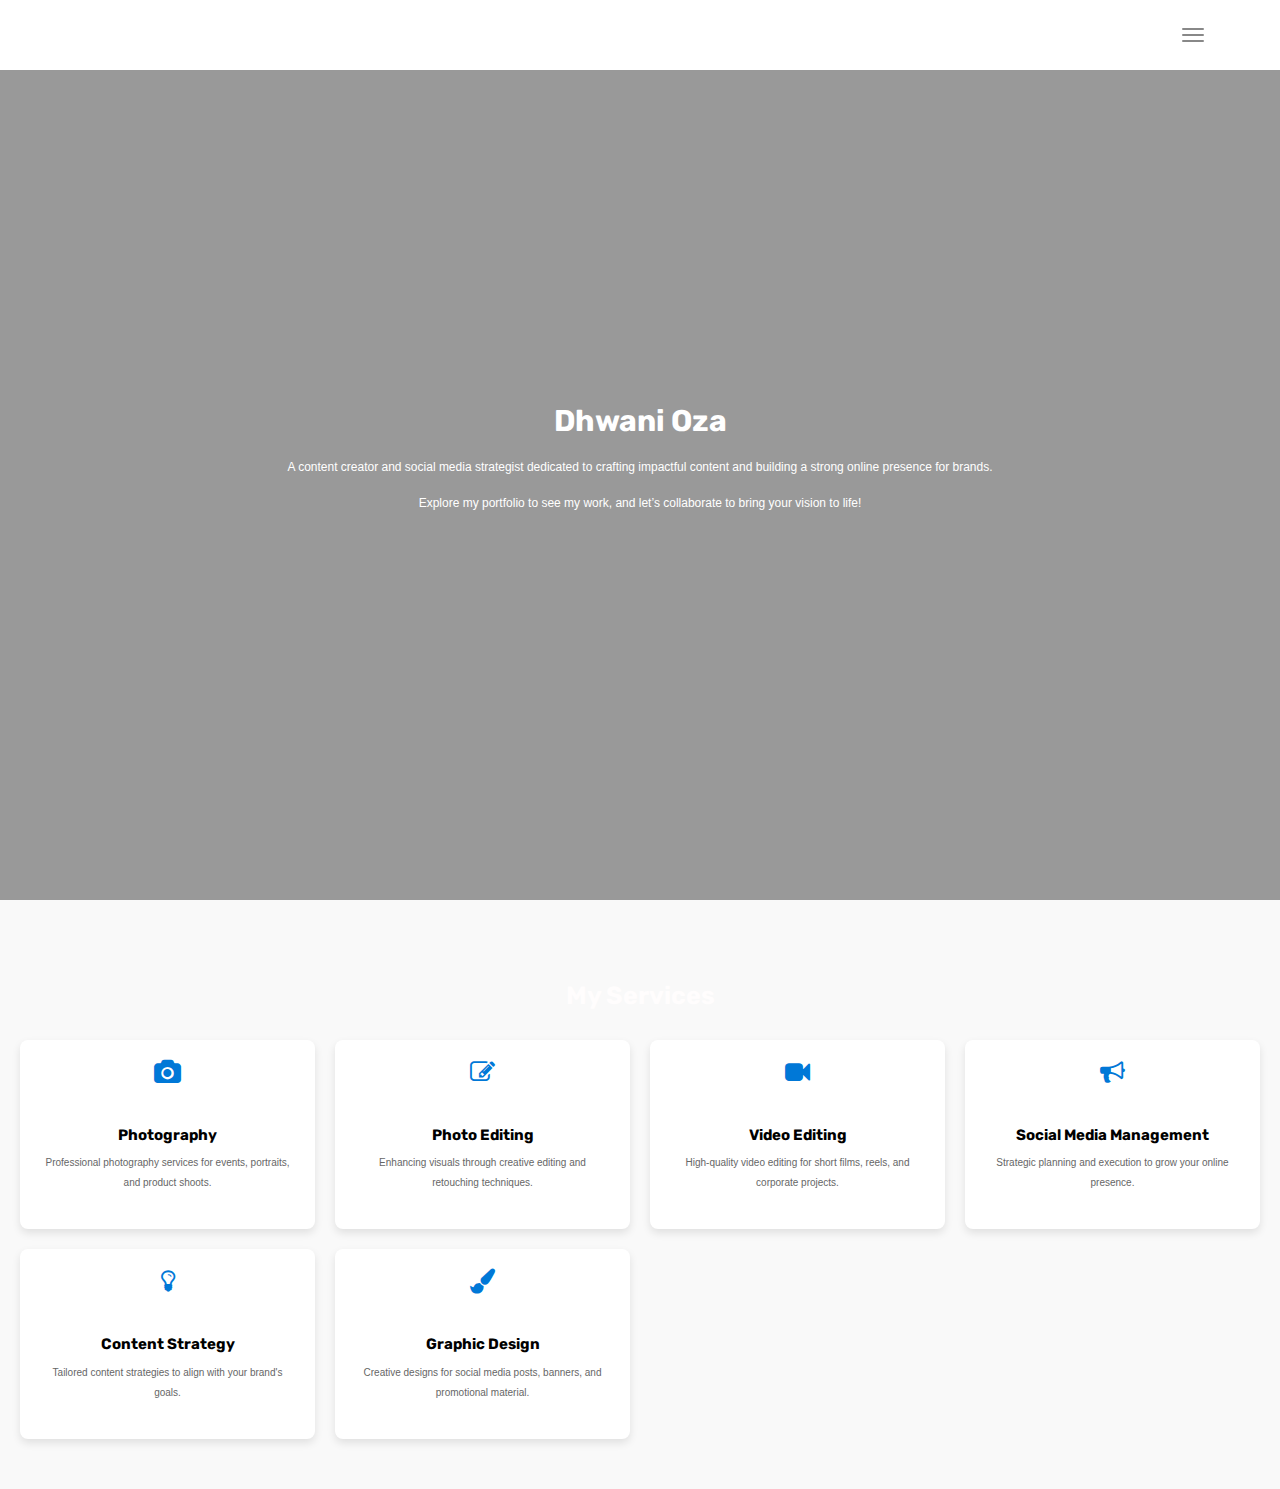
==== commit 15419320: "Update index.html" ====
--- a/index.html
+++ b/index.html
@@ -56,7 +56,7 @@
     align-items: center;
     justify-content: center;
     text-align: center;
-    background: url('./assets/images/Screenshot 2025-01-04 at 6.39.10 PM.png') no-repeat center/cover;
+    background: url('./assets/images/index.jpg') no-repeat center/cover;
     height: 100vh;
     color: white;
     position: relative;
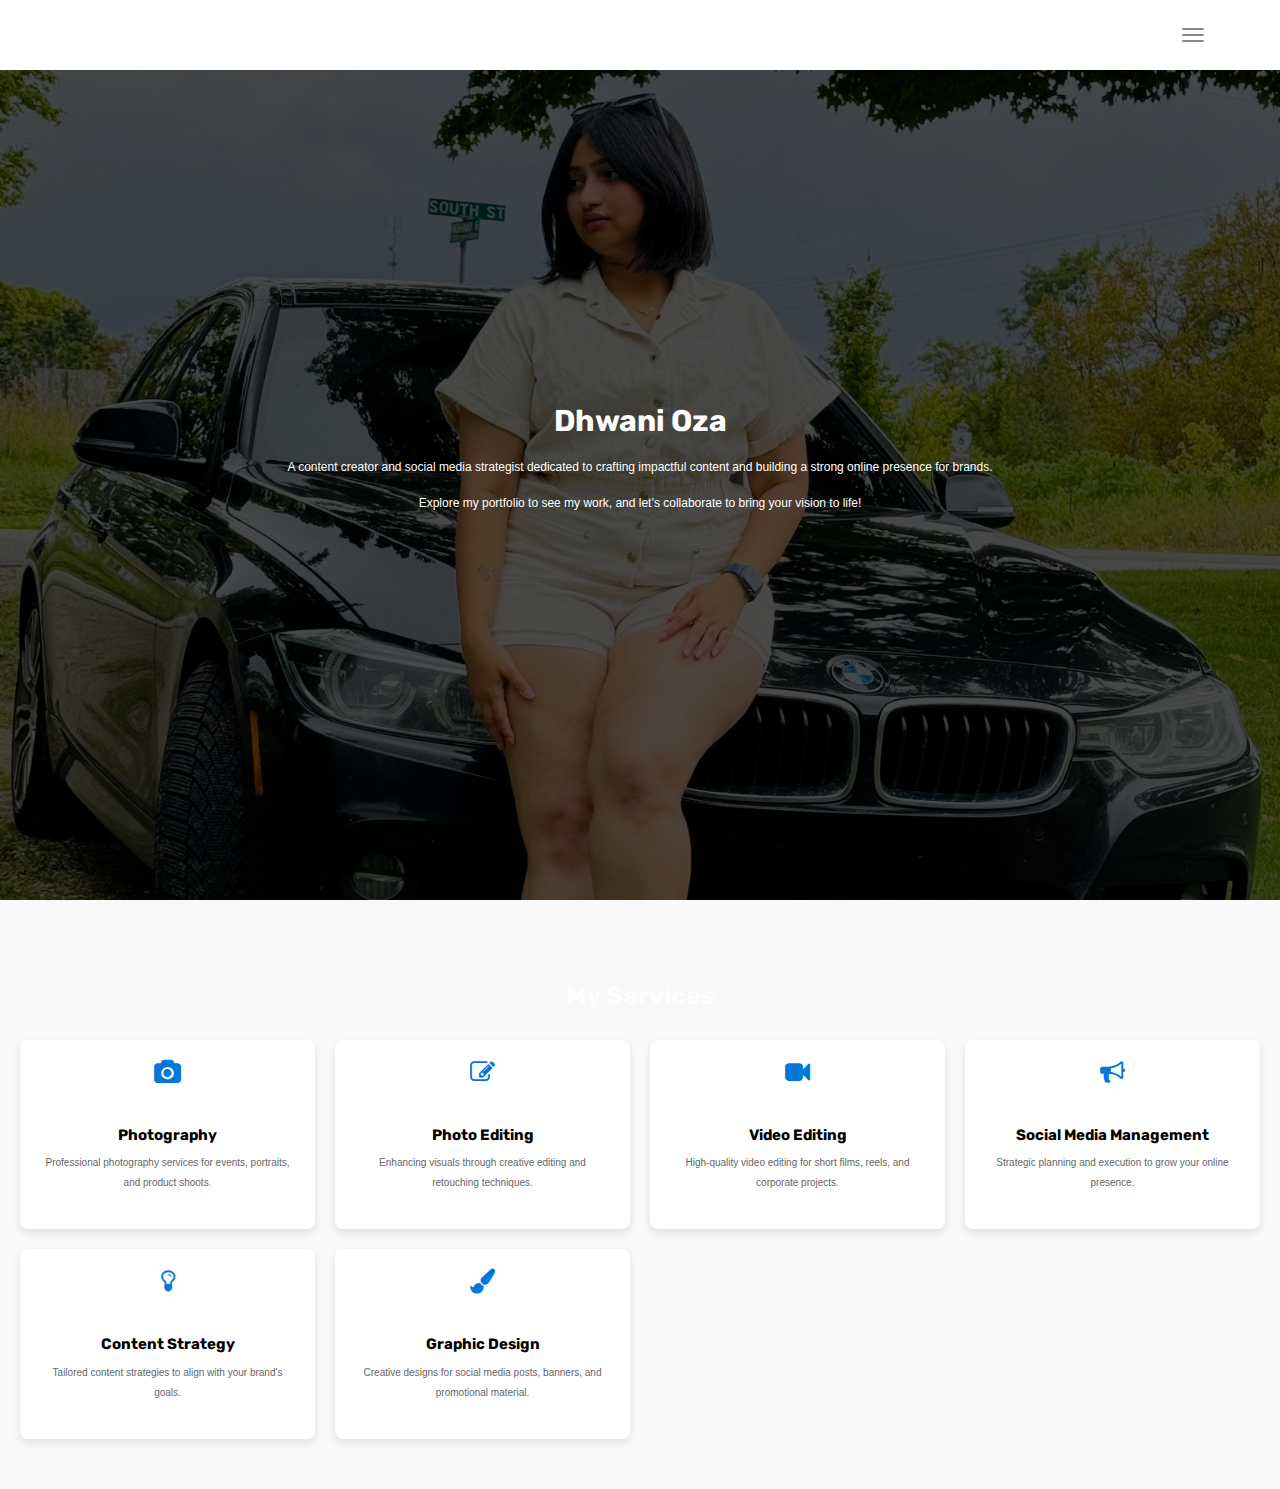
==== commit 50c1bcb3: "Update index.html" ====
--- a/index.html
+++ b/index.html
@@ -11,23 +11,23 @@
 
 
   <meta name="msapplication-tap-highlight" content="no">
-  
+
   <link rel="apple-touch-icon" sizes="180x180" href="./assets/apple-icon-180x180.png">
   <link href="./assets/favicon.ico" rel="icon">
-  
-  <title>Title page</title>  
-
-<link href="./main.3da94fde.css" rel="stylesheet">
-<style>
-  /* General Styles */
-  body {
-    margin: 0;
-    padding: 0;
-    font-family: Arial, sans-serif;
-    color: #fffdfd;
-  }
-
-  /* Header Section
+
+  <title>Title page</title>
+
+  <link href="./main.3da94fde.css" rel="stylesheet">
+  <style>
+    /* General Styles */
+    body {
+      margin: 0;
+      padding: 0;
+      font-family: Arial, sans-serif;
+      color: #fffdfd;
+    }
+
+    /* Header Section
   header {
     text-align: center;
     padding: 20px;
@@ -35,7 +35,7 @@
     border-bottom: 1px solid #ddd;
   } */
 
-  /* header nav ul {
+    /* header nav ul {
     list-style: none;
     display: flex;
     justify-content: center;
@@ -44,141 +44,142 @@
     padding: 0;
   } */
 
-  /* header nav ul li a {
+    /* header nav ul li a {
     text-decoration: none;
     color: #333;
     font-weight: bold;
   } */
 
-  /* Hero Section */
-  .hero-container {
-    display: flex;
-    align-items: center;
-    justify-content: center;
-    text-align: center;
-    background: url('./assets/images/index.jpg') no-repeat center/cover;
-    height: 100vh;
-    color: white;
-    position: relative;
-  }
-
-  .hero-container .overlay-gradient {
-    position: absolute;
-    top: 0;
-    left: 0;
-    right: 0;
-    bottom: 0;
-    background: rgba(0, 0, 0, 0.4);
-  }
-
-  .hero-container .text-content {
-    z-index: 2;
-  }
-
-  .hero-container h1 {
-    font-size: 3rem;
-    font-weight: bold;
-    margin-bottom: 20px;
-  }
-
-  .hero-container p {
-    font-size: 1.2rem;
-    line-height: 1.5;
-  }
-
-  /* Services Section */
-  .services-container {
-    padding: 50px 20px;
-    text-align: center;
-    background: #f9f9f9;
-  }
-
-  .services-container h2 {
-    font-size: 2.5rem;
-    margin-bottom: 30px;
-    color: #fffdfd;
-  }
-
-  .services-grid {
-    display: grid;
-    grid-template-columns: repeat(auto-fit, minmax(250px, 1fr));
-    gap: 20px;
-    margin-top: 30px;
-  }
-
-  .service-item {
-    background: #fff;
-    padding: 20px;
-    border-radius: 8px;
-    box-shadow: 0 4px 8px rgba(0,0,0,0.1);
-    text-align: center;
-  }
-
-  .service-item h3 {
-    font-size: 1.5rem;
-    margin-bottom: 10px;
-  }
-
-  .service-item p {
-    font-size: 1rem;
-    color: #666;
-  }
-
-  .service-item i {
-    font-size: 2.5rem;
-    margin-bottom: 10px;
-    color: #0078d7;
-  }
-
-  /* Footer */
-  footer {
-    text-align: center;
-    padding: 20px;
-    background-color: #333;
-    color: white;
-    margin-top: 50px;
-  }
-</style>
+    /* Hero Section */
+    .hero-container {
+      display: flex;
+      align-items: center;
+      justify-content: center;
+      text-align: center;
+      background: url('./assets/images/index.jpg') no-repeat center/cover;
+      height: 100vh;
+      color: white;
+      position: relative;
+    }
+
+    .hero-container .overlay-gradient {
+      position: absolute;
+      top: 0;
+      left: 0;
+      right: 0;
+      bottom: 0;
+      background: rgba(0, 0, 0, 0.4);
+    }
+
+    .hero-container .text-content {
+      z-index: 2;
+    }
+
+    .hero-container h1 {
+      font-size: 3rem;
+      font-weight: bold;
+      margin-bottom: 20px;
+    }
+
+    .hero-container p {
+      font-size: 1.2rem;
+      line-height: 1.5;
+    }
+
+    /* Services Section */
+    .services-container {
+      padding: 50px 20px;
+      text-align: center;
+      background: #f9f9f9;
+    }
+
+    .services-container h2 {
+      font-size: 2.5rem;
+      margin-bottom: 30px;
+      color: #fffdfd;
+    }
+
+    .services-grid {
+      display: grid;
+      grid-template-columns: repeat(auto-fit, minmax(250px, 1fr));
+      gap: 20px;
+      margin-top: 30px;
+    }
+
+    .service-item {
+      background: #fff;
+      padding: 20px;
+      border-radius: 8px;
+      box-shadow: 0 4px 8px rgba(0, 0, 0, 0.1);
+      text-align: center;
+    }
+
+    .service-item h3 {
+      font-size: 1.5rem;
+      margin-bottom: 10px;
+    }
+
+    .service-item p {
+      font-size: 1rem;
+      color: #666;
+    }
+
+    .service-item i {
+      font-size: 2.5rem;
+      margin-bottom: 10px;
+      color: #0078d7;
+    }
+
+    /* Footer */
+    footer {
+      text-align: center;
+      padding: 20px;
+      background-color: #333;
+      color: white;
+      margin-top: 50px;
+    }
+  </style>
 </head>
 
 <body>
 
 
 
-<header>
-  <nav class="navbar navbar-fixed-top navbar-default">
-    <div class="container">
+  <header>
+    <nav class="navbar navbar-fixed-top navbar-default">
+      <div class="container">
         <button type="button" class="navbar-toggle">
           <span class="sr-only">Toggle navigation</span>
           <span class="icon-bar"></span>
           <span class="icon-bar"></span>
           <span class="icon-bar"></span>
         </button>
-        
-      <nav class="navbar-fullscreen" id="navbar-middle">
-        <button type="button" class="close" aria-label="Close"><span aria-hidden="true">&times;</span></button>
-        <ul class="navbar-fullscreen-links">
-          <li><a href="./index.html" title="">Home</a></li>
-          <li><a href="./project.html" title="">Project</a></li>
-          <li><a href="./about.html" title="">About me</a></li>
-          <li><a href="./components.html" title="">Connect</a></li>
-        </ul>
-
-        
-
-
-      </nav> 
-    
-    </div>
-  </nav>
-
-</header>
-<section class="hero-container">
+
+        <nav class="navbar-fullscreen" id="navbar-middle">
+          <button type="button" class="close" aria-label="Close"><span aria-hidden="true">&times;</span></button>
+          <ul class="navbar-fullscreen-links">
+            <li><a href="./index.html" title="">Home</a></li>
+            <li><a href="./project.html" title="">Project</a></li>
+            <li><a href="./about.html" title="">About me</a></li>
+            <li><a href="./components.html" title="">Connect</a></li>
+          </ul>
+
+
+
+
+        </nav>
+
+      </div>
+    </nav>
+
+  </header>
+  <section class="hero-container">
     <div class="overlay-gradient"></div>
     <div class="text-content">
       <h1 style="color: white;">Dhwani Oza</h1>
       <p>
-        A content creator and social media strategist dedicated to crafting impactful content and building a strong online presence for brands.
+        A content creator and social media strategist dedicated to crafting impactful content and building a strong
+        online presence for brands.
         <br><br>
         Explore my portfolio to see my work, and let’s collaborate to bring your vision to life!
       </p>
@@ -221,8 +222,8 @@
       </div>
     </div>
   </section>
-  
-<!-- <div class="hero-full-container background-image-container white-text-container" style="background-image:url('./assets/images/Screenshot 2025-01-04 at 6.39.10 PM.png'); background-position: top; height: 100vh; display: flex; justify-content: center; align-items: center; text-align: center; color: white; position: top;">
+
+  <!-- <div class="hero-full-container background-image-container white-text-container" style="background-image:url('./assets/images/Screenshot 2025-01-04 at 6.39.10 PM.png'); background-position: top; height: 100vh; display: flex; justify-content: center; align-items: center; text-align: center; color: white; position: top;">
 <!-- <div class="hero-full-container background-image-container white-text-container" 
     style="background-image: url('./assets/images/Picture3.png'); background-repeat: no-repeat; background-position: top;">-->
 
@@ -245,33 +246,27 @@
 </div> -->
 
 
-    
-    
-<script>
-  document.addEventListener("DOMContentLoaded", function (event) {
-    navbarFixedTopAnimation();
-    closeMenuBeforeGoingToPage();
-  });
-</script>
-
-
-
-
-<script>
+
+
+  <script>
+    document.addEventListener("DOMContentLoaded", function (event) {
+      navbarFixedTopAnimation();
+      closeMenuBeforeGoingToPage();
+    });
+  </script>
+
+
+
+
+  <script>
     document.addEventListener("DOMContentLoaded", function (event) {
       navbarToggleSidebar();
       closeMenuBeforeGoingToPage();
       navActivePage();
     });
-</script>
- <script type="text/javascript" src="./main.4c6e144e.js"></script>
+  </script>
+  <script type="text/javascript" src="./main.4c6e144e.js"></script>
 
 </body>
 
-</html> 
-
-
-
-
-
- +</html>